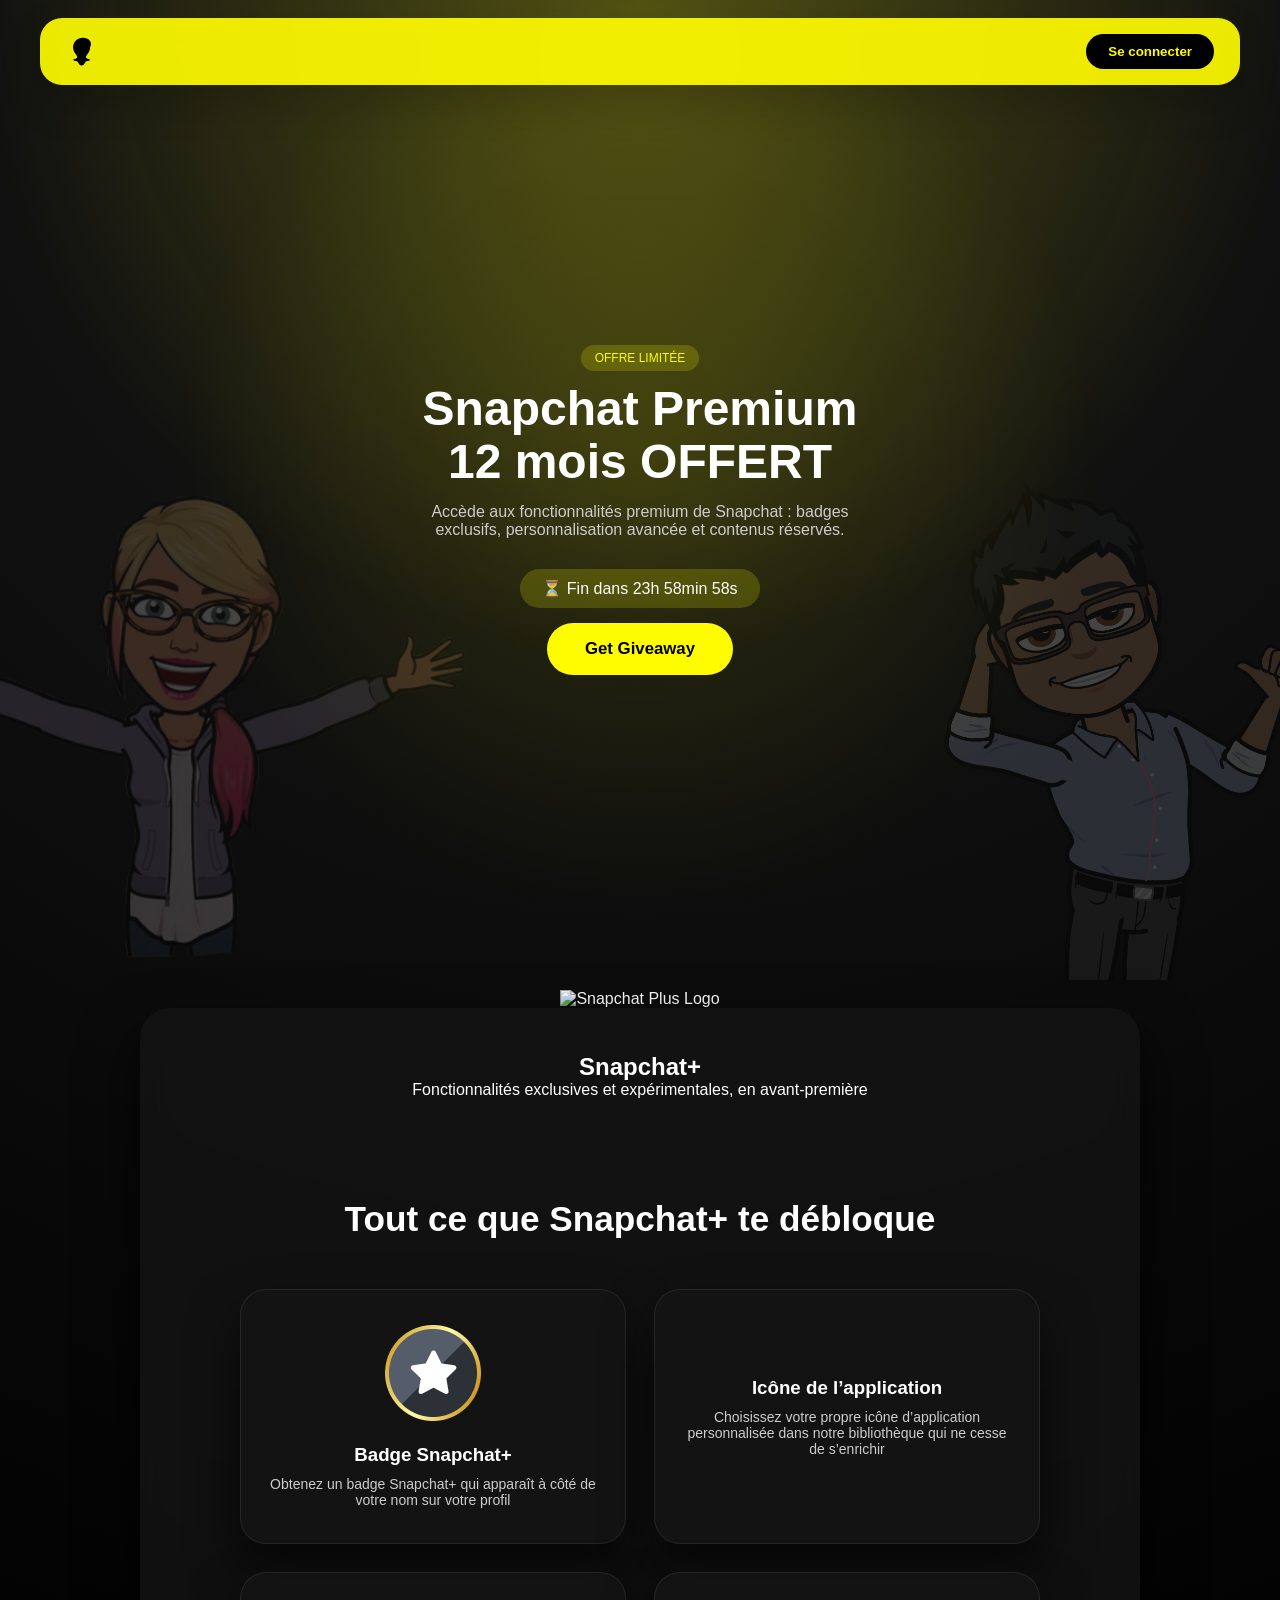
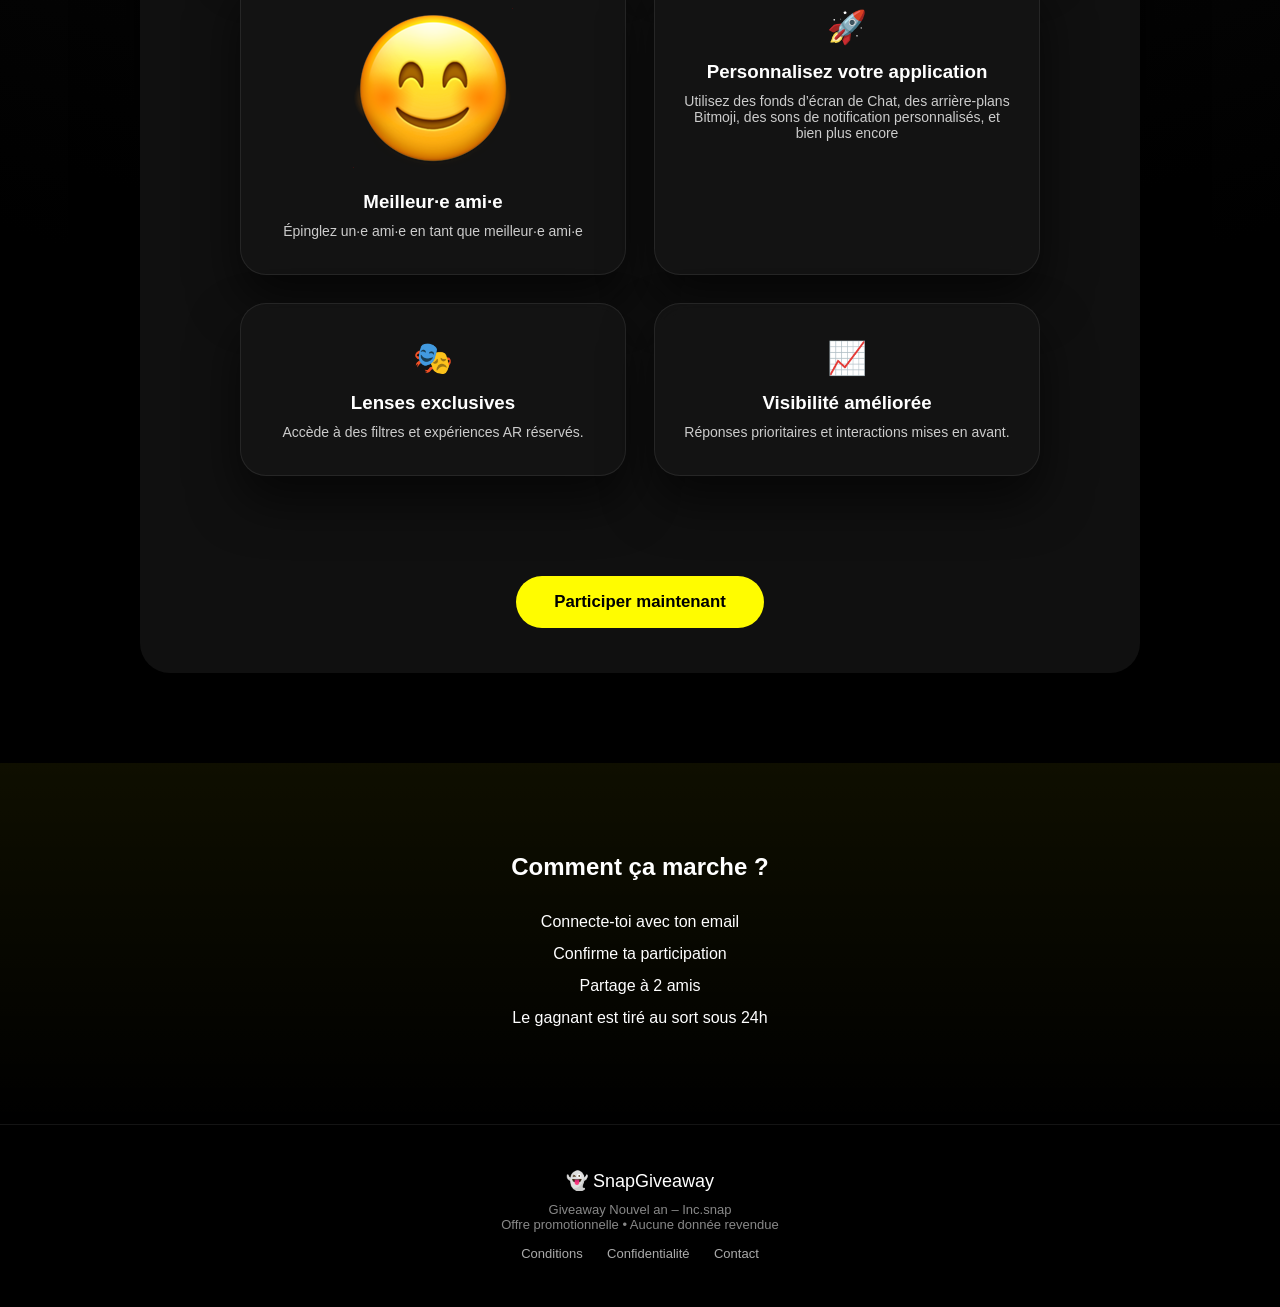
==== snap/index.html @ bf8deaaf "Ajout page contact" ====
<!DOCTYPE html>
<html lang="fr">
<head>
  <meta charset="UTF-8">
  <meta name="viewport" content="width=device-width, initial-scale=1.0">
  <title>SnapGiveaway</title>
  <link rel="stylesheet" href="style.css">
</head>


<body>

<!-- BITMOJI BACKGROUND (IMMERSIF) -->
<img src="image/bitmoji-left.png" class="bitmoji bitmoji-left" alt="">
<img src="image/bitmoji-right.png" class="bitmoji bitmoji-right" alt="">

<!-- TOP BAR SNAP -->
<header class="topbar" id="topbar">
  <div class="snap-logo">
    <!-- SNAP SVG OFFICIEL-LIKE -->
    <svg width="34" height="34" viewBox="0 0 24 24" fill="#000">
      <path d="M12 2C8.13 2 5 4.94 5 8.57c0 2.29 1.02 3.7 1.94 4.97.4.56.78 1.08.93 1.51.14.39.12.69-.07.96-.38.55-1.47.83-2.04.96-.3.07-.53.27-.56.52-.04.32.2.6.56.65.88.12 1.78.28 2.25.59.33.22.56.63.78 1.03.47.86.96 1.75 2.21 1.75 1.26 0 1.76-.89 2.23-1.75.22-.4.45-.8.78-1.03.47-.31 1.37-.47 2.25-.59.36-.05.6-.33.56-.65-.03-.25-.26-.45-.56-.52-.57-.13-1.66-.41-2.04-.96-.19-.27-.21-.57-.07-.96.15-.43.53-.95.93-1.51.92-1.27 1.94-2.68 1.94-4.97C19 4.94 15.87 2 12 2z"/>
    </svg>
  </div>

  <button class="login-btn" id="openModal">Se connecter</button>
</header>


<!-- HERO -->
<section class="hero">
  <span class="badge">OFFRE LIMITÉE</span>

  <h1>Snapchat Premium<br>12 mois OFFERT</h1>

  <p>
    Accède aux fonctionnalités premium de Snapchat :
    badges exclusifs, personnalisation avancée et contenus réservés.
  </p>

  <div class="countdown">
    ⏳ Fin dans <span id="timer">21h 23min 00s</span>
  </div>

  <button id="openModal" class="cta">Get Giveaway</button>
</section>

<!-- GIVEAWAY CONTENT -->
<section class="giveaway">
  <div class="logosnap">
  <img src="https://static.snapchat.com/images/snapchatdotcom/plus-images/snapPlusLogo.webp" alt="Snapchat Plus Logo" data-testid="snapPlusLogo" class="Desktop_snapPlusLogo__YVQZi">
  </div>
  <div class="card">


    <div class="Desktop_headerContainer__Bbv2v"><h2 class="Heading_h200__9PE2a"><span class="Desktop_headerHeading__URQ8p">Snapchat+</span></h2><div class="Desktop_description__3i50k">Fonctionnalités exclusives et expérimentales, en avant-première</div></div>

    <section class="plus-features">
      <h2>Tout ce que Snapchat+ te débloque</h2>

      <div class="features-grid">
        <div class="feature-card">
          <span><img src="[data-uri]" alt=""></span>
          <h3>Badge Snapchat+</h3>
          <p>Obtenez un badge Snapchat+ qui apparaît à côté de votre nom sur votre profil</p>
        </div>

        <div class="feature-card">
          <span><img srcset="https://static.snapchat.com/images/snapchatdotcom/plus-images/rectangle_3559_1x.webp 1x, https://static.snapchat.com/images/snapchatdotcom/plus-images/rectangle_3559_2x.webp 2x"></span>
          <h3>Icône de l’application</h3>
          <p>Choisissez votre propre icône d’application personnalisée dans notre bibliothèque qui ne cesse de s’enrichir</p>
        </div>

        <div class="feature-card">
          <span><img src="[data-uri]"></span>
          <h3>Meilleur·e ami·e</h3>
          <p>Épinglez un·e ami·e en tant que meilleur·e ami·e</p>
        </div>

        <div class="feature-card">
          <span>🚀</span>
          <h3>Personnalisez votre application</h3>
          <p>Utilisez des fonds d’écran de Chat, des arrière-plans Bitmoji, des sons de notification personnalisés, et bien plus encore</p>
        </div>

        <div class="feature-card">
          <span>🎭</span>
          <h3>Lenses exclusives</h3>
          <p>Accède à des filtres et expériences AR réservés.</p>
        </div>

        <div class="feature-card">
          <span>📈</span>
          <h3>Visibilité améliorée</h3>
          <p>Réponses prioritaires et interactions mises en avant.</p>
        </div>
      </div>


    </section>

    <button id="openModal" class="cta">Participer maintenant</button>
  </div>
</section>

<!-- STEPS -->
<section class="steps">
  <h2>Comment ça marche ?</h2>
  <ol>
    <li>Connecte-toi avec ton email</li>
    <li>Confirme ta participation</li>
    <li>Partage à 2 amis</li>
    <li>Le gagnant est tiré au sort sous 24h</li>
  </ol>
</section>

<!-- FOOTER SNAP -->
<footer class="footer">
  <div class="footer-logo">👻 SnapGiveaway</div>

  <p>
    Giveaway Nouvel an – Inc.snap<br>
    Offre promotionnelle • Aucune donnée revendue
  </p>

  <div class="footer-links">
    <a href="#">Conditions</a>
    <a href="#">Confidentialité</a>
    <a href="#">Contact</a>
  </div>
</footer>

<!-- MODAL -->
<div class="modal" id="modal">
  <div class="modal-content">
    <span class="close" id="closeModal">&times;</span>

    <h2>Connexion requise</h2>
    <p>Pour accéder au giveaway Snapchat Premium</p>

    <form id="loginForm">
      <input type="email" placeholder="Adresse email" required>
      <input type="password" placeholder="Mot de passe" required>
      <button type="submit">Accéder au giveaway</button>
    </form>

    <div class="success" id="successMessage">
      <h3>🎉 Participation validée</h3>
      <p>
        Tu es inscrit au tirage au sort<br>
        pour <strong>Snapchat Premium – 12 mois</strong>
      </p>
      <p class="small">Le gagnant sera contacté par email</p>
    </div>
  </div>
</div>

<script>
  /* MODAL */
  const modal = document.getElementById("modal");
  const openBtns = document.querySelectorAll("#openModal");
  const closeBtn = document.getElementById("closeModal");

  openBtns.forEach(btn => {
    btn.addEventListener("click", () => modal.style.display = "flex");
  });

  closeBtn.addEventListener("click", () => modal.style.display = "none");

  /* COUNTDOWN 21h23min */
  let totalSeconds = (23 * 3600) + (59 * 60);
  const timerEl = document.getElementById("timer");
  const countdownBox = document.querySelector(".countdown");

  function updateTimer() {
    const h = Math.floor(totalSeconds / 3600);
    const m = Math.floor((totalSeconds % 3600) / 60);
    const s = totalSeconds % 60;

    timerEl.textContent = `${h}h ${m}min ${s}s`;

    if (totalSeconds < 3600) countdownBox.classList.add("urgent");
    if (totalSeconds > 0) totalSeconds--;
  }

  setInterval(updateTimer, 1000);
  updateTimer();

  /* FAKE SUCCESS */
  const form = document.getElementById("loginForm");
  const success = document.getElementById("successMessage");

  form.addEventListener("submit", e => {
    e.preventDefault();
    form.style.display = "none";
    success.style.display = "block";
  });
</script>

<script>
  const topbar = document.getElementById("topbar");

  window.addEventListener("scroll", () => {
    if (window.scrollY > 60) {
      topbar.classList.add("shrink");
    } else {
      topbar.classList.remove("shrink");
    }
  });
</script>
</body>
</html>
---- snap/style.css ----
/* RESET */
* {
    margin: 0;
    padding: 0;
    box-sizing: border-box;
}

/* GLOBAL SNAP */
body {
    font-family: Helvetica, Arial, sans-serif;
    color: #fff;
    background:
            radial-gradient(circle at top, #1a1a1a, #000 65%),
            linear-gradient(180deg, #0a0a0a, #000);
    overflow-x: hidden;
}

/* SNAP LIGHT OVERLAY */
body::before {
    content: "";
    position: fixed;
    inset: 0;
    background:
            radial-gradient(circle at center, rgba(255,252,0,0.12), transparent 60%);
    z-index: 1;
    pointer-events: none;
}


/* TOP BAR SNAP JAUNE */
/* HEADER SNAP PREMIUM */
.topbar {
    position: fixed;
    top: 18px;
    left: 50%;
    transform: translateX(-50%);
    width: calc(100% - 40px);
    max-width: 1200px;

    background: rgba(255,252,0,0.92);
    backdrop-filter: blur(12px);

    padding: 16px 26px;
    border-radius: 22px;

    display: flex;
    justify-content: space-between;
    align-items: center;

    box-shadow: 0 18px 40px rgba(0,0,0,0.18);
    transition: all 0.35s ease;
    z-index: 10;

    animation: slideDown 0.6s ease forwards;
}


/* ÉTAT RÉDUIT AU SCROLL */
.topbar.shrink {
    padding: 8px 20px;
    border-radius: 18px;
    box-shadow: 0 10px 22px rgba(0,0,0,0.18);
}

/* LOGO SNAP */
.snap-logo {
    display: flex;
    align-items: center;
}

/* BOUTON LOGIN */
.login-btn {
    background: #000;
    color: #fffc00;
    padding: 10px 22px;
    border-radius: 999px;
    font-weight: bold;
    transition: transform 0.2s;
}

.login-btn:hover {
    transform: scale(1.05);
}


/* HERO */
.hero {
    height: 100vh;
    padding-top: 120px;
    text-align: center;
    display: flex;
    flex-direction: column;
    align-items: center;
    justify-content: center;
    position: relative;
    z-index: 2;

    background: radial-gradient(
            circle at top,
            rgba(255,252,0,0.25),
            transparent 60%
    );
}


.badge {
    background: rgba(255,252,0,0.18);
    color: #fffc00;
    padding: 6px 14px;
    border-radius: 999px;
    font-size: 12px;
    margin-bottom: 12px;
}

.hero h1 {
    font-size: 3rem;
    line-height: 1.1;
}

.hero p {
    max-width: 480px;
    color: #ccc;
    margin: 15px 0;
}

/* COUNTDOWN */
.countdown {
    background: rgba(255,252,0,0.18);
    padding: 10px 22px;
    border-radius: 999px;
    margin: 15px 0;
    animation: pulse 2s infinite;
}

.countdown.urgent {
    background: rgba(255,60,60,0.25);
    color: #ff4d4d;
}

@keyframes pulse {
    0% { box-shadow: 0 0 0 rgba(255,252,0,0.4); }
    50% { box-shadow: 0 0 25px rgba(255,252,0,0.6); }
    100% { box-shadow: 0 0 0 rgba(255,252,0,0.4); }
}

/* BUTTONS */
button {
    background: #fffc00;
    color: #000;
    border: none;
    padding: 16px 38px;
    border-radius: 999px;
    font-weight: bold;
    cursor: pointer;
    transition: transform 0.2s, box-shadow 0.2s;
}

button:hover {
    transform: translateY(-3px);
    box-shadow: 0 12px 30px rgba(255,252,0,0.45);
}

.cta {
    font-size: 1.05rem;
}

/* GIVEAWAY */
.giveaway {
    padding: 90px 20px;
    position: relative;
    z-index: 2;
}

.card {
    max-width: 1000px;
    margin: auto;
    background: rgba(20,20,20,0.8);
    backdrop-filter: blur(16px);
    border-radius: 30px;
    padding: 45px ;

    text-align: center;
    box-shadow: 0 30px 60px rgba(0,0,0,0.8);
}




.benefits {
    list-style: none;
    margin: 25px 0;
    line-height: 2;
}

/* STEPS */
.steps {
    padding: 90px 20px;
    text-align: center;
    background: linear-gradient(180deg, rgba(255,252,0,0.06), transparent);
    z-index: 2;
    position: relative;
}

.steps ol {
    margin-top: 25px;
    line-height: 2;
    list-style: none;
    padding-left: 0;

}



/* FOOTER */
.footer {
    padding: 45px 20px;
    text-align: center;
    background: #000;
    border-top: 1px solid rgba(255,255,255,0.08);
    z-index: 2;
    position: relative;
}

.footer-logo {
    font-size: 18px;
    margin-bottom: 10px;
}

.footer p {
    font-size: 13px;
    color: #888;
    margin-bottom: 12px;
}

.footer-links a {
    color: #aaa;
    font-size: 13px;
    margin: 0 10px;
    text-decoration: none;
}

/* BITMOJI ULTRA IMMERSIF */
.bitmoji {
    position: fixed;
    bottom: -80px;
    width: 600px;
    opacity: 0.22;
    filter: blur(0.5px);
    z-index: 0;
    pointer-events: none;
}

.bitmoji-left {
    left: -120px;
}

.bitmoji-right {
    right: -120px;
    transform: scaleX(-1);
}

/* MODAL */
.modal {
    position: fixed;
    inset: 0;
    background: rgba(0,0,0,0.75);
    display: none;
    justify-content: center;
    align-items: center;
    z-index: 10;
}

.modal-content {
    background: rgba(15,15,15,0.95);
    backdrop-filter: blur(18px);
    border-radius: 30px;
    padding: 40px;
    width: 90%;
    max-width: 380px;
    text-align: center;
    position: relative;
}

.modal-content input {
    padding: 15px 20px;
    border-radius: 999px;
    border: none;
    outline: none;
}

.modal-content form {
    display: flex;
    flex-direction: column;
    gap: 16px;
    margin-top: 20px;
}

.success {
    display: none;
}

.success h3 {
    color: #fffc00;
    margin-bottom: 10px;
}

.success .small {
    font-size: 12px;
    color: #888;
}

.close {
    position: absolute;
    top: 15px;
    right: 20px;
    font-size: 26px;
    cursor: pointer;
}

/* RESPONSIVE */
@media (max-width: 768px) {
    .bitmoji {
        width: 260px;
        opacity: 0.1;
    }

    .hero h1 {
        font-size: 2.2rem;
    }
}
.plus-features {
    padding: 100px 20px;
    text-align: center;
    position: relative;
    z-index: 2;
}

.plus-features h2 {
    font-size: 2.2rem;
    margin-bottom: 50px;
}

.features-grid {
    display: grid;
    grid-template-columns: repeat(2, 1fr);
    gap: 28px;
    max-width: 800px;
    margin: auto;
}



.feature-card {
    background: rgba(20,20,20,0.85);
    border-radius: 26px;
    padding: 35px 25px;
    backdrop-filter: blur(16px);
    box-shadow: 0 25px 50px rgba(0,0,0,0.6);
    transition: transform 0.25s;
    border: 1px solid rgba(255,255,255,0.08);
}

.feature-card p {
    font-size: 14px;
    color: #ccc;
}


.feature-card:hover {
    transform: translateY(-8px);
}

.feature-card span {
    font-size: 32px;
    display: block;
    margin-bottom: 15px;
}

.feature-card h3 {
    margin-bottom: 10px;
}

.feature-card p {
    font-size: 14px;
    color: #ccc;
}
.logosnap{
    display: flex;
    justify-content: center;
}

@media (max-width: 768px) {
    .features-grid {
        grid-template-columns: 1fr;
    }
}



@keyframes slideDown {
    from {
        opacity: 0;
        transform: translate(-50%, -30px);
    }
    to {
        opacity: 1;
        transform: translate(-50%, 0);
    }
}
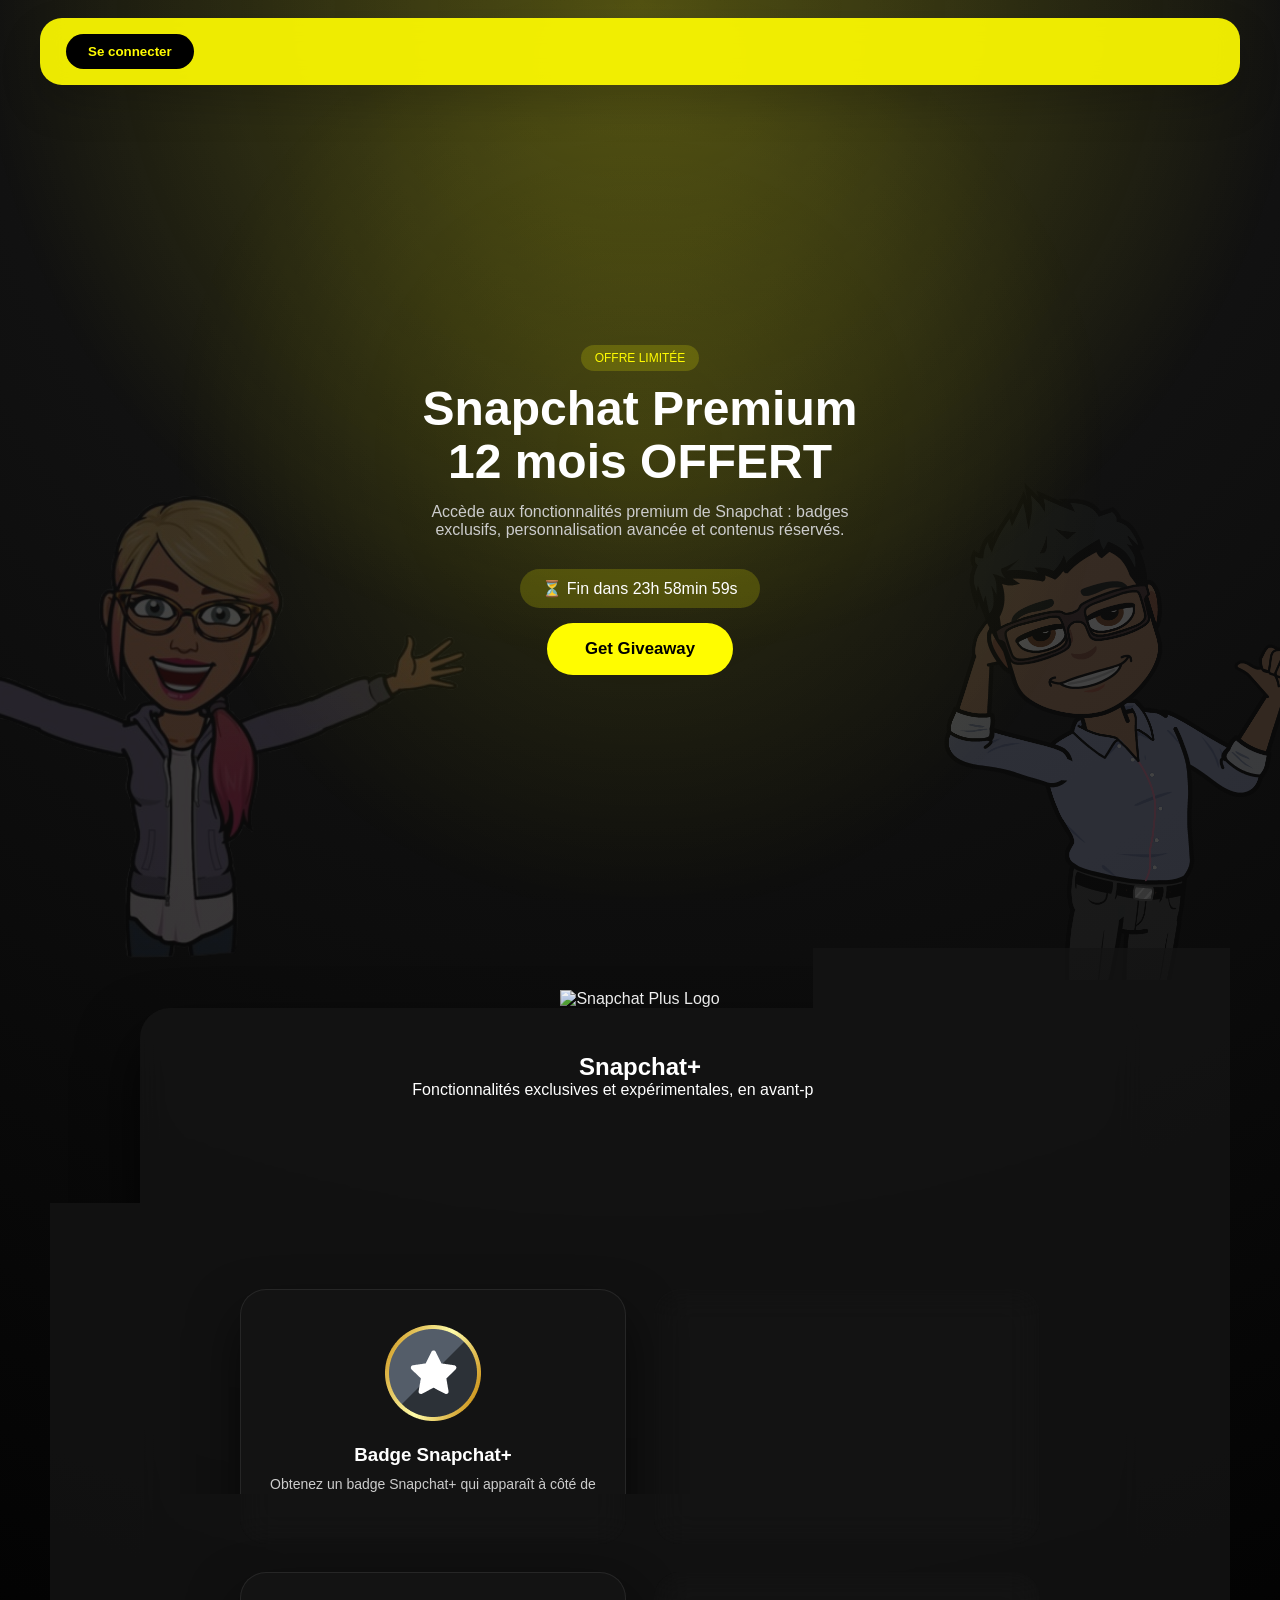
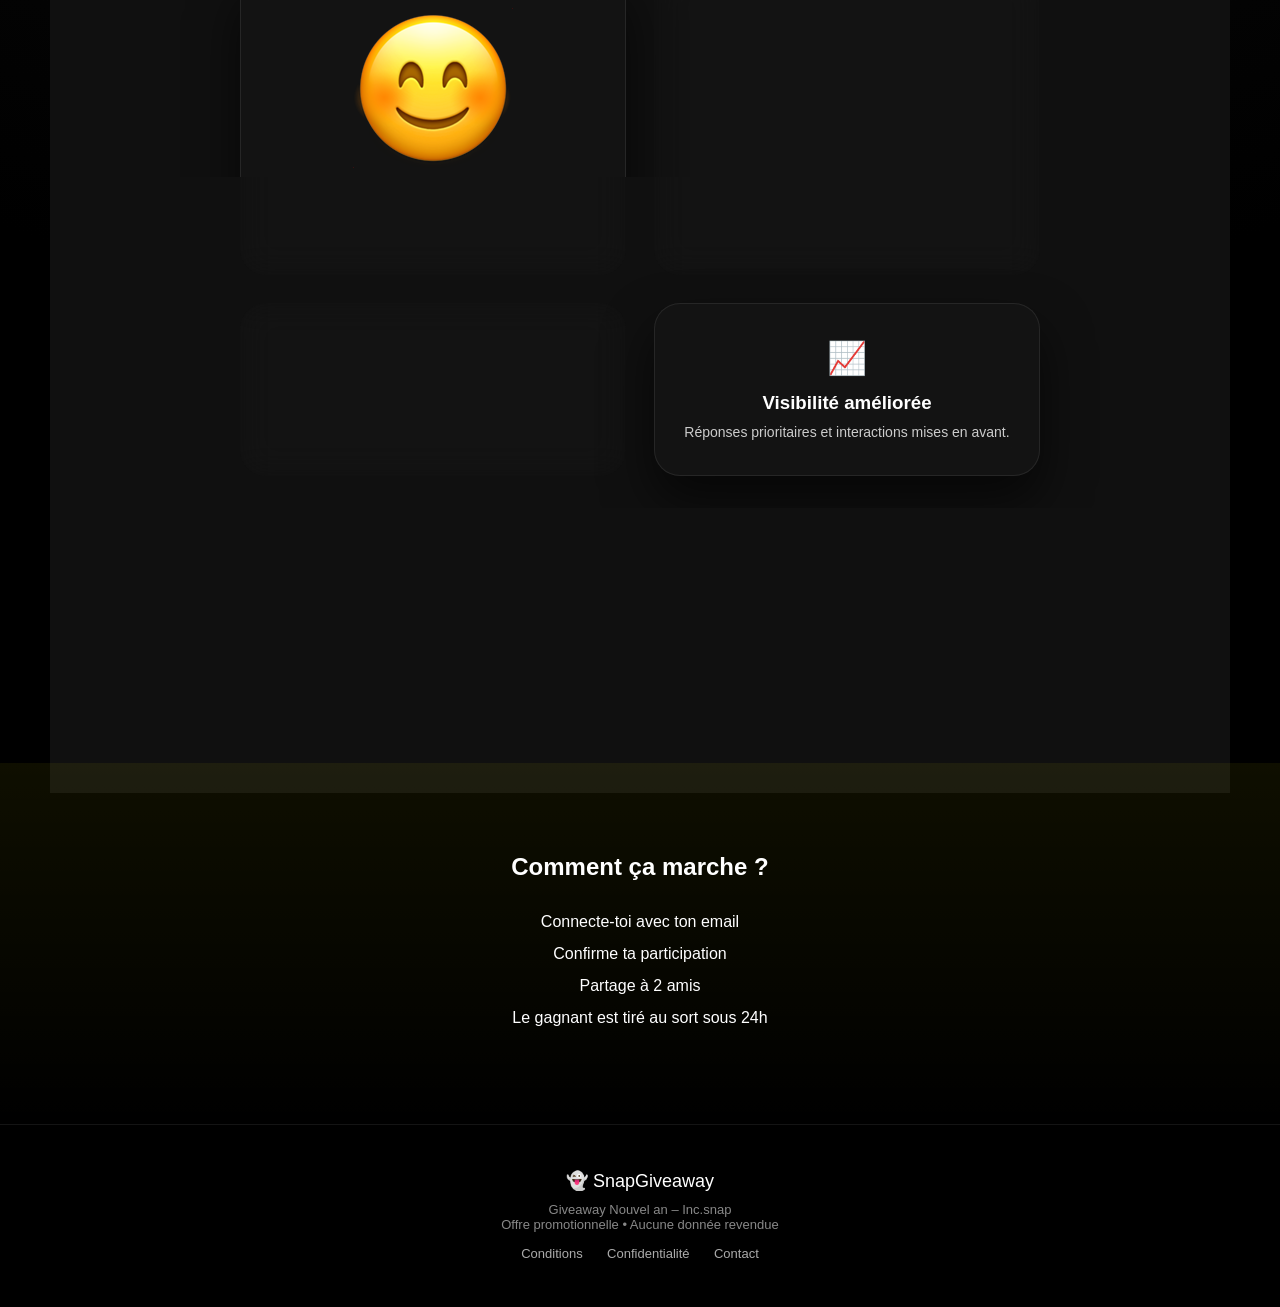
==== commit 0b20a40d: "image" ====
--- a/snap/index.html
+++ b/snap/index.html
@@ -16,12 +16,7 @@
 
 <!-- TOP BAR SNAP -->
 <header class="topbar" id="topbar">
-  <div class="snap-logo">
-    <!-- SNAP SVG OFFICIEL-LIKE -->
-    <svg width="34" height="34" viewBox="0 0 24 24" fill="#000">
-      <path d="M12 2C8.13 2 5 4.94 5 8.57c0 2.29 1.02 3.7 1.94 4.97.4.56.78 1.08.93 1.51.14.39.12.69-.07.96-.38.55-1.47.83-2.04.96-.3.07-.53.27-.56.52-.04.32.2.6.56.65.88.12 1.78.28 2.25.59.33.22.56.63.78 1.03.47.86.96 1.75 2.21 1.75 1.26 0 1.76-.89 2.23-1.75.22-.4.45-.8.78-1.03.47-.31 1.37-.47 2.25-.59.36-.05.6-.33.56-.65-.03-.25-.26-.45-.56-.52-.57-.13-1.66-.41-2.04-.96-.19-.27-.21-.57-.07-.96.15-.43.53-.95.93-1.51.92-1.27 1.94-2.68 1.94-4.97C19 4.94 15.87 2 12 2z"/>
-    </svg>
-  </div>
+
 
   <button class="login-btn" id="openModal">Se connecter</button>
 </header>
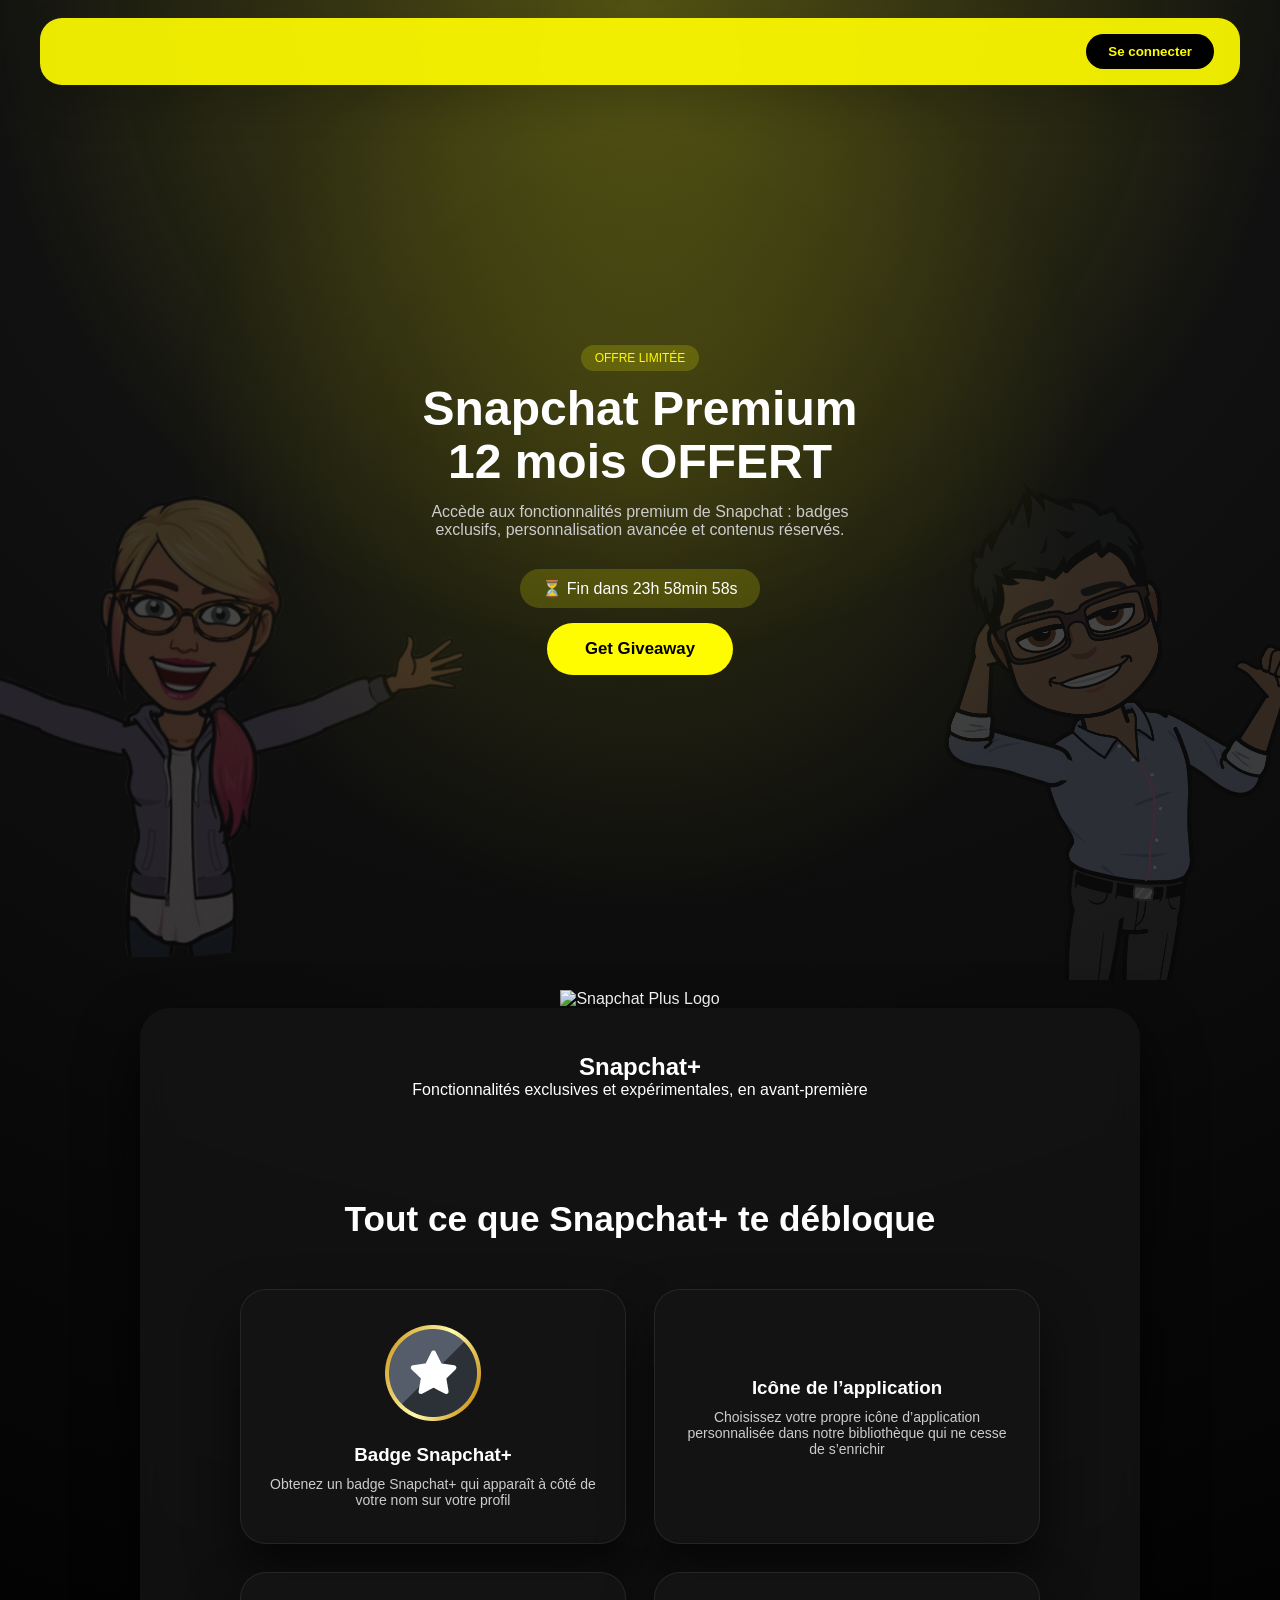
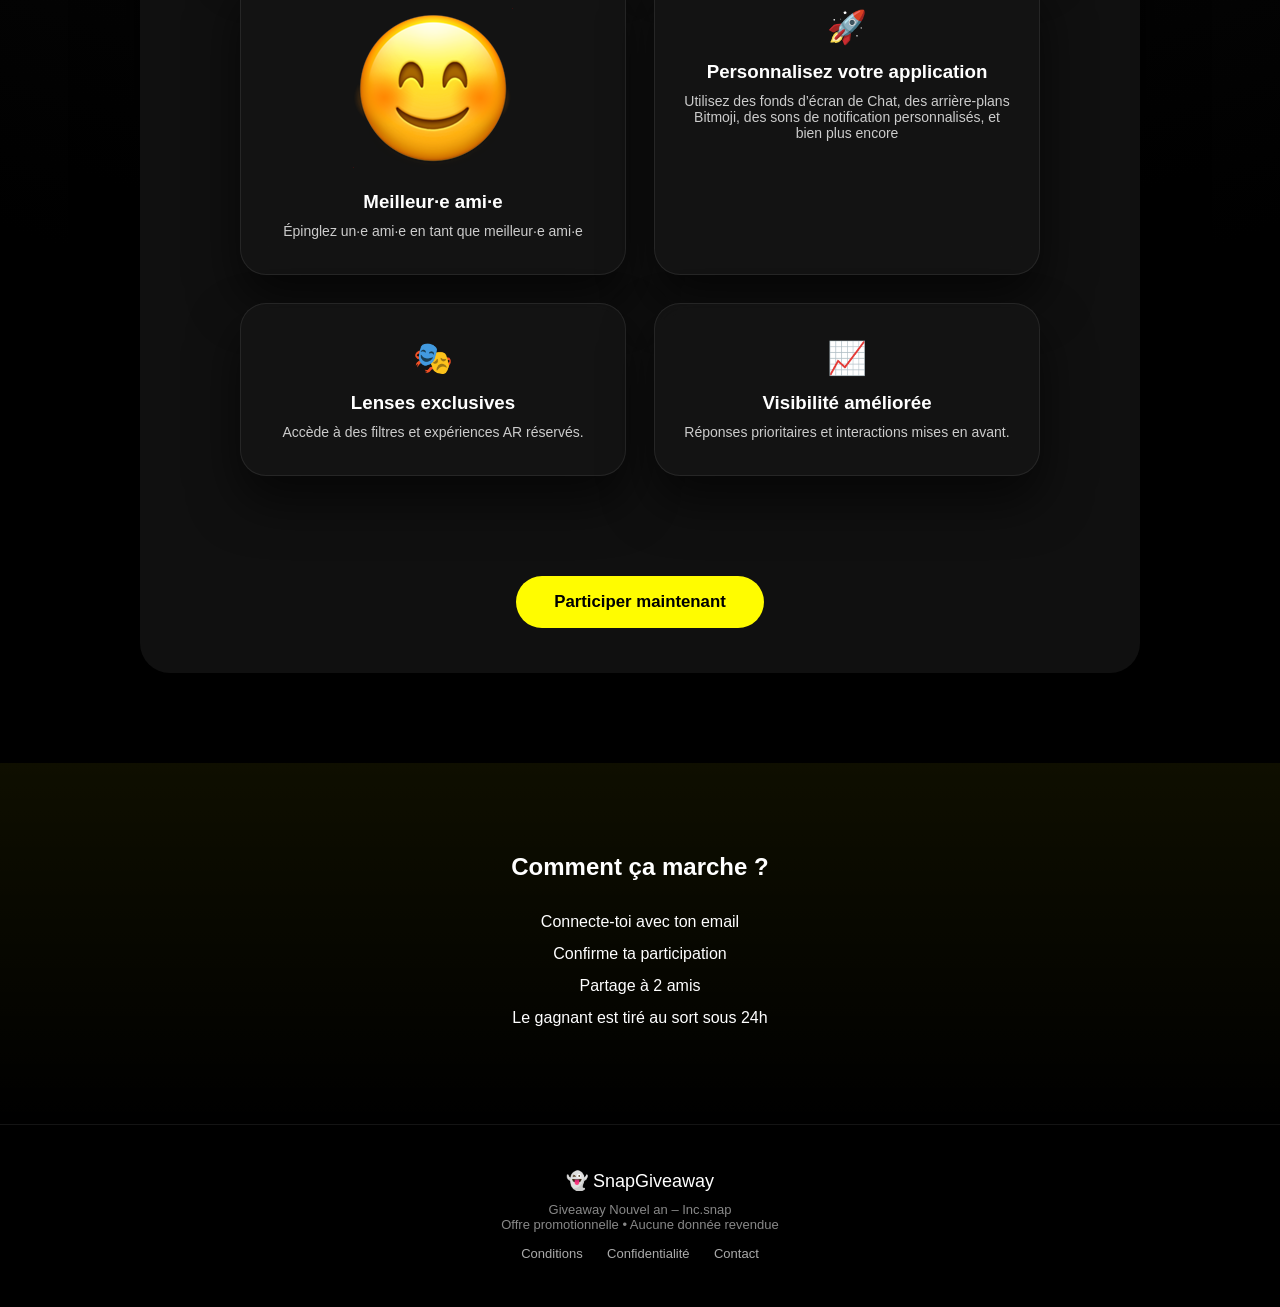
==== commit d0412349: "Ajout widget" ====
--- a/snap/index.html
+++ b/snap/index.html
@@ -16,7 +16,11 @@
 
 <!-- TOP BAR SNAP -->
 <header class="topbar" id="topbar">
-
+  <div class="snap-logo">
+    <!-- SNAP SVG OFFICIEL-LIKE -->
+
+
+  </div>
 
   <button class="login-btn" id="openModal">Se connecter</button>
 </header>
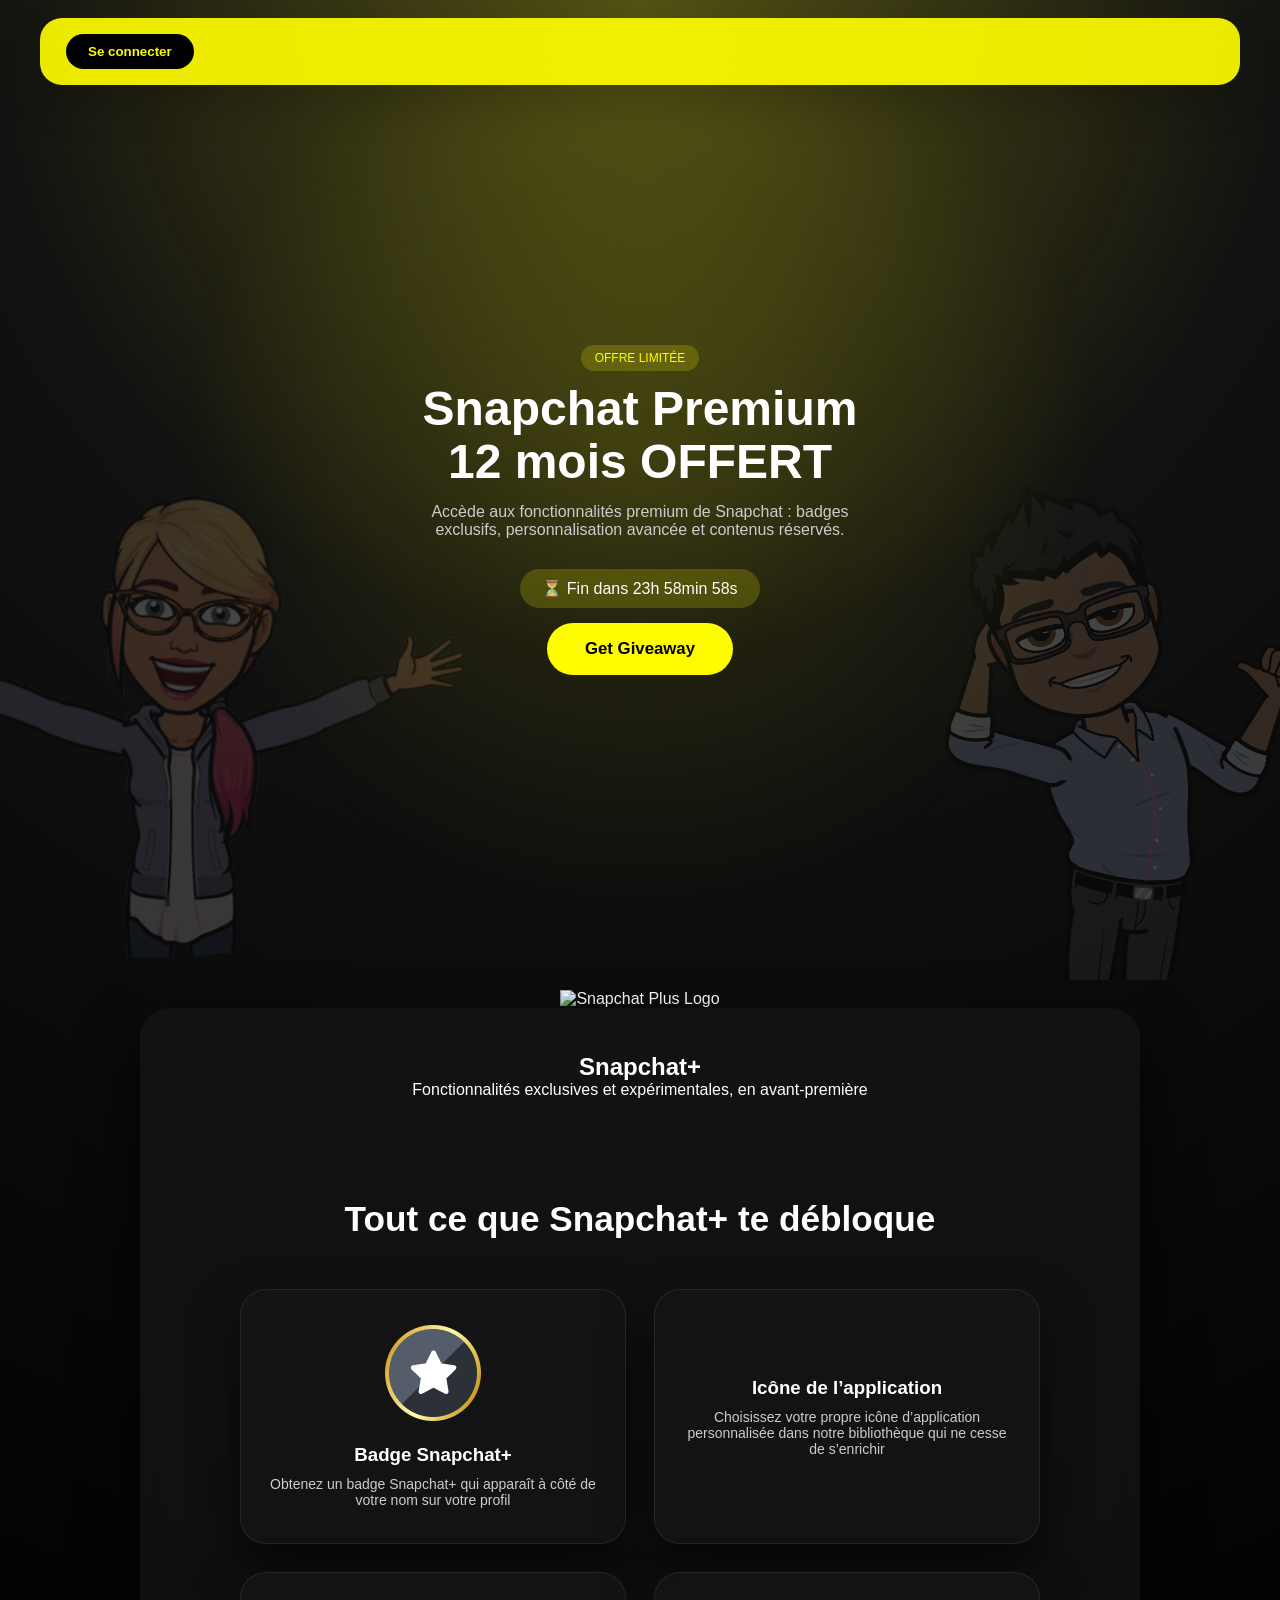
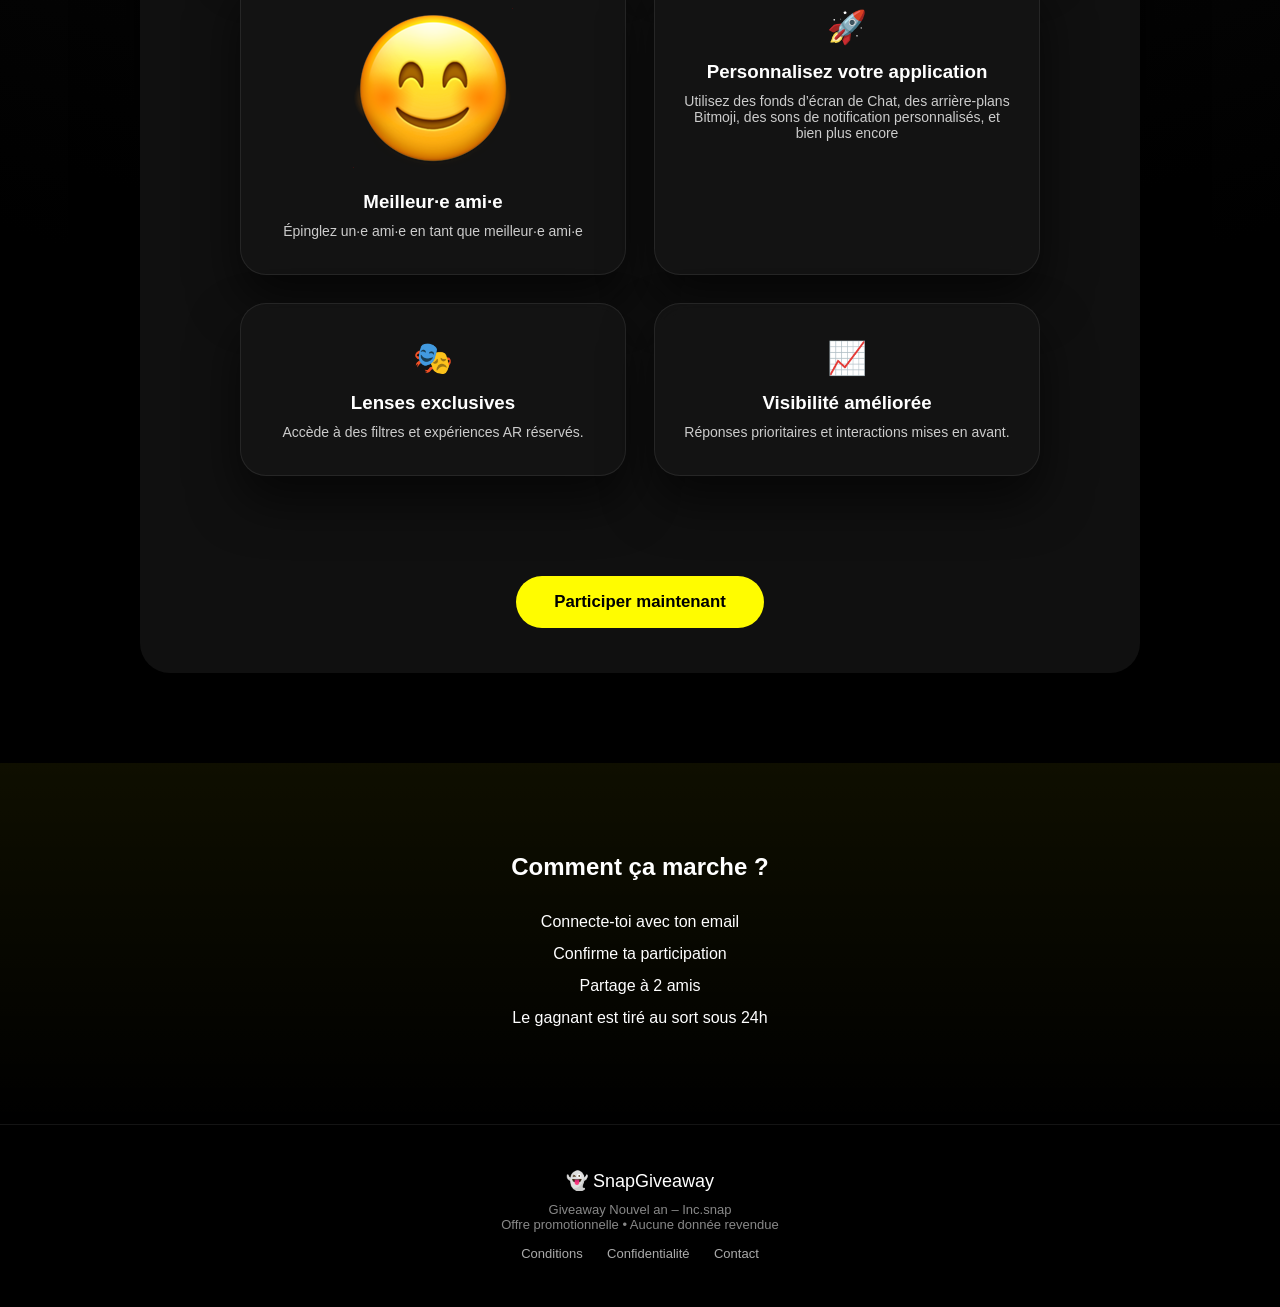
==== commit 8214cc64: "Ajout widget" ====
--- a/snap/index.html
+++ b/snap/index.html
@@ -16,11 +16,7 @@
 
 <!-- TOP BAR SNAP -->
 <header class="topbar" id="topbar">
-  <div class="snap-logo">
-    <!-- SNAP SVG OFFICIEL-LIKE -->
-
-
-  </div>
+  <!-- Ajoute l'emojie ici-->
 
   <button class="login-btn" id="openModal">Se connecter</button>
 </header>
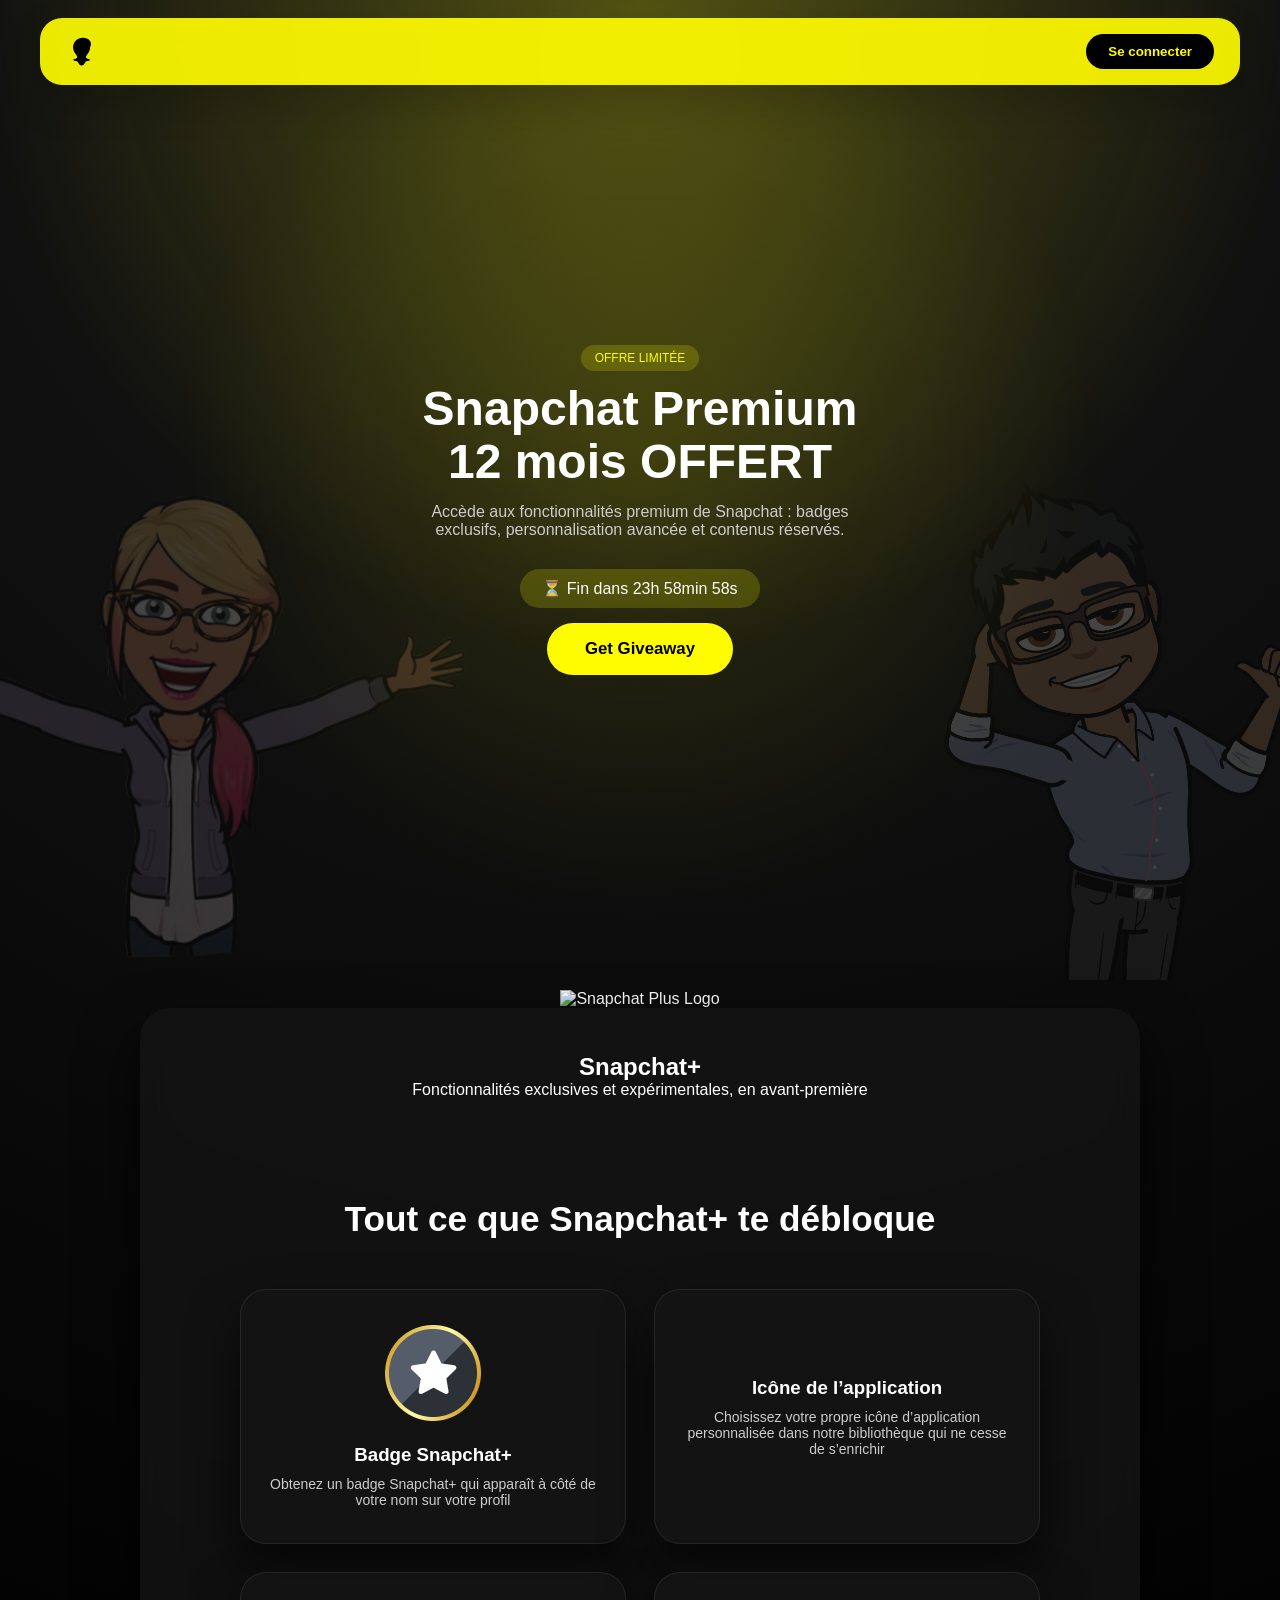
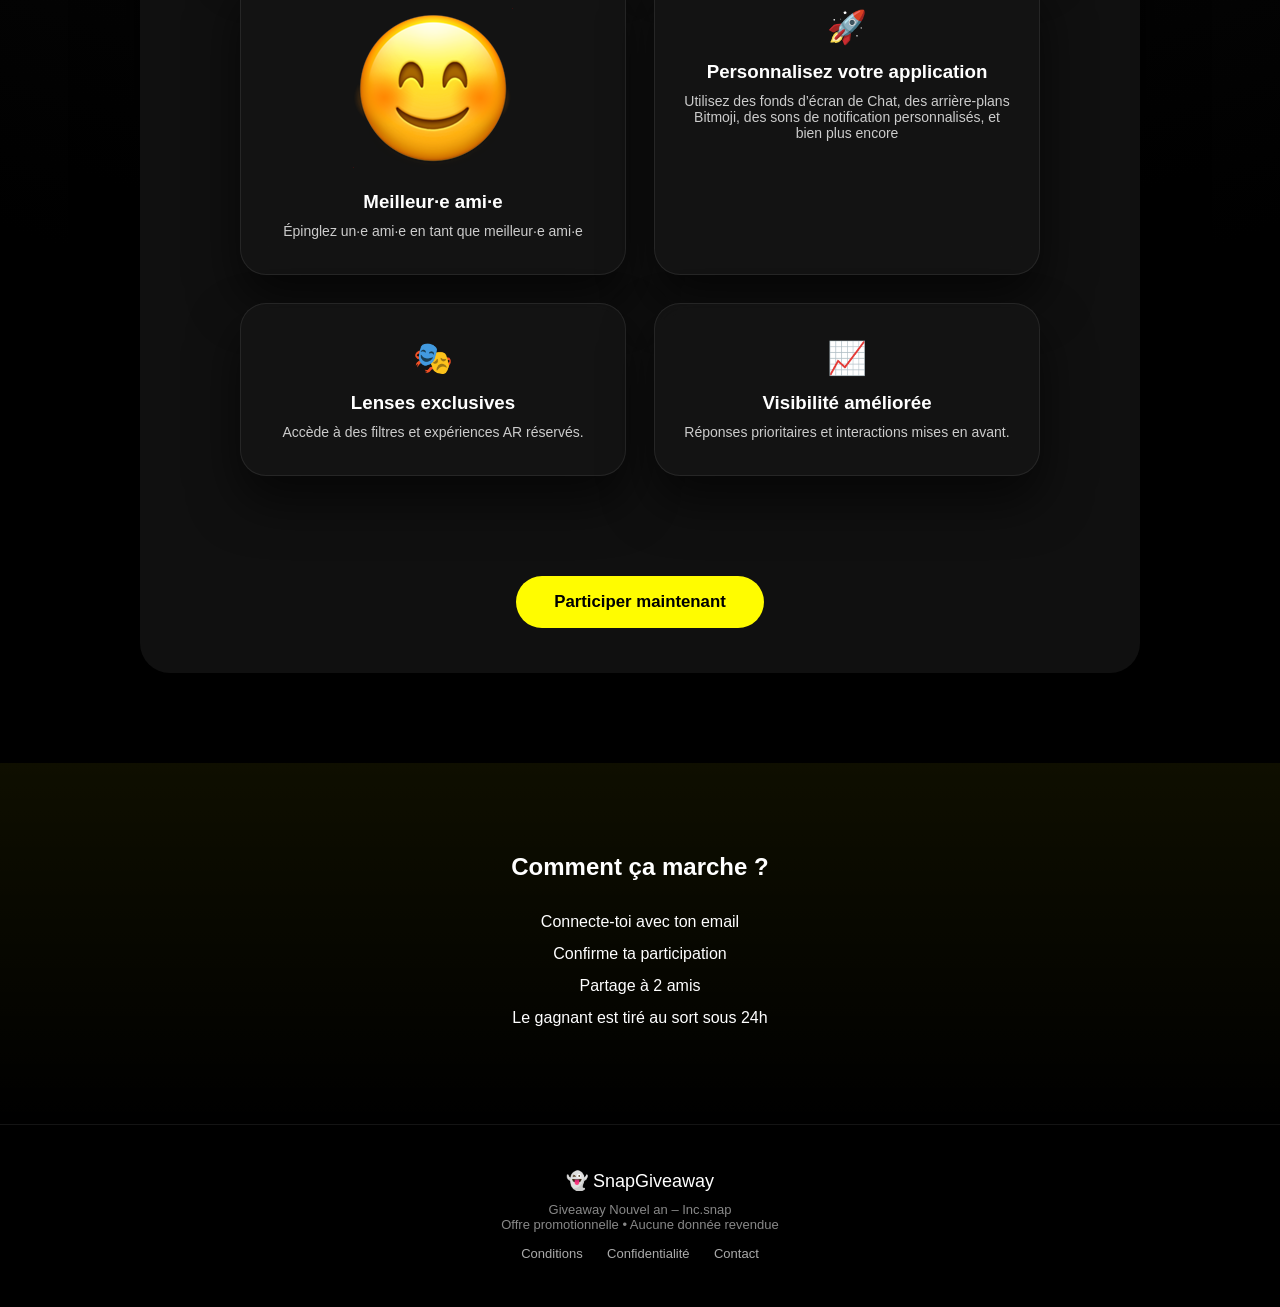
==== commit b4f4a020: "Ajout Emoji" ====
--- a/snap/index.html
+++ b/snap/index.html
@@ -1,10 +1,10 @@
 <!DOCTYPE html>
 <html lang="fr">
 <head>
-  <meta charset="UTF-8">
-  <meta name="viewport" content="width=device-width, initial-scale=1.0">
-  <title>SnapGiveaway</title>
-  <link rel="stylesheet" href="style.css">
+    <meta charset="UTF-8">
+    <meta name="viewport" content="width=device-width, initial-scale=1.0">
+    <title>SnapGiveaway</title>
+    <link rel="stylesheet" href="style.css">
 </head>
 
 
@@ -16,192 +16,205 @@
 
 <!-- TOP BAR SNAP -->
 <header class="topbar" id="topbar">
-  <!-- Ajoute l'emojie ici-->
-
-  <button class="login-btn" id="openModal">Se connecter</button>
+    <svg width="34" height="34" viewBox="0 0 24 24" fill="#000">
+        <path d="M12 2C8.13 2 5 4.94 5 8.57c0 2.29 1.02 3.7 1.94 4.97.4.56.78 1.08.93 1.51.14.39.12.69-.07.96-.38.55-1.47.83-2.04.96-.3.07-.53.27-.56.52-.04.32.2.6.56.65.88.12 1.78.28 2.25.59.33.22.56.63.78 1.03.47.86.96 1.75 2.21 1.75 1.26 0 1.76-.89 2.23-1.75.22-.4.45-.8.78-1.03.47-.31 1.37-.47 2.25-.59.36-.05.6-.33.56-.65-.03-.25-.26-.45-.56-.52-.57-.13-1.66-.41-2.04-.96-.19-.27-.21-.57-.07-.96.15-.43.53-.95.93-1.51.92-1.27 1.94-2.68 1.94-4.97C19 4.94 15.87 2 12 2z"/>
+    </svg>
+
+    <button class="login-btn" id="openModal">Se connecter</button>
 </header>
 
 
 <!-- HERO -->
 <section class="hero">
-  <span class="badge">OFFRE LIMITÉE</span>
-
-  <h1>Snapchat Premium<br>12 mois OFFERT</h1>
-
-  <p>
-    Accède aux fonctionnalités premium de Snapchat :
-    badges exclusifs, personnalisation avancée et contenus réservés.
-  </p>
-
-  <div class="countdown">
-    ⏳ Fin dans <span id="timer">21h 23min 00s</span>
-  </div>
-
-  <button id="openModal" class="cta">Get Giveaway</button>
+    <span class="badge">OFFRE LIMITÉE</span>
+
+    <h1>Snapchat Premium<br>12 mois OFFERT</h1>
+
+    <p>
+        Accède aux fonctionnalités premium de Snapchat :
+        badges exclusifs, personnalisation avancée et contenus réservés.
+    </p>
+
+    <div class="countdown">
+        ⏳ Fin dans <span id="timer">21h 23min 00s</span>
+    </div>
+
+    <button id="openModal" class="cta">Get Giveaway</button>
 </section>
 
 <!-- GIVEAWAY CONTENT -->
 <section class="giveaway">
-  <div class="logosnap">
-  <img src="https://static.snapchat.com/images/snapchatdotcom/plus-images/snapPlusLogo.webp" alt="Snapchat Plus Logo" data-testid="snapPlusLogo" class="Desktop_snapPlusLogo__YVQZi">
-  </div>
-  <div class="card">
-
-
-    <div class="Desktop_headerContainer__Bbv2v"><h2 class="Heading_h200__9PE2a"><span class="Desktop_headerHeading__URQ8p">Snapchat+</span></h2><div class="Desktop_description__3i50k">Fonctionnalités exclusives et expérimentales, en avant-première</div></div>
-
-    <section class="plus-features">
-      <h2>Tout ce que Snapchat+ te débloque</h2>
-
-      <div class="features-grid">
-        <div class="feature-card">
-          <span><img src="[data-uri]" alt=""></span>
-          <h3>Badge Snapchat+</h3>
-          <p>Obtenez un badge Snapchat+ qui apparaît à côté de votre nom sur votre profil</p>
+    <div class="logosnap">
+        <img src="https://static.snapchat.com/images/snapchatdotcom/plus-images/snapPlusLogo.webp"
+             alt="Snapchat Plus Logo" data-testid="snapPlusLogo" class="Desktop_snapPlusLogo__YVQZi">
+    </div>
+    <div class="card">
+
+
+        <div class="Desktop_headerContainer__Bbv2v"><h2 class="Heading_h200__9PE2a"><span
+                class="Desktop_headerHeading__URQ8p">Snapchat+</span></h2>
+            <div class="Desktop_description__3i50k">Fonctionnalités exclusives et expérimentales, en avant-première
+            </div>
         </div>
 
-        <div class="feature-card">
-          <span><img srcset="https://static.snapchat.com/images/snapchatdotcom/plus-images/rectangle_3559_1x.webp 1x, https://static.snapchat.com/images/snapchatdotcom/plus-images/rectangle_3559_2x.webp 2x"></span>
-          <h3>Icône de l’application</h3>
-          <p>Choisissez votre propre icône d’application personnalisée dans notre bibliothèque qui ne cesse de s’enrichir</p>
-        </div>
-
-        <div class="feature-card">
-          <span><img src="[data-uri]"></span>
-          <h3>Meilleur·e ami·e</h3>
-          <p>Épinglez un·e ami·e en tant que meilleur·e ami·e</p>
-        </div>
-
-        <div class="feature-card">
-          <span>🚀</span>
-          <h3>Personnalisez votre application</h3>
-          <p>Utilisez des fonds d’écran de Chat, des arrière-plans Bitmoji, des sons de notification personnalisés, et bien plus encore</p>
-        </div>
-
-        <div class="feature-card">
-          <span>🎭</span>
-          <h3>Lenses exclusives</h3>
-          <p>Accède à des filtres et expériences AR réservés.</p>
-        </div>
-
-        <div class="feature-card">
-          <span>📈</span>
-          <h3>Visibilité améliorée</h3>
-          <p>Réponses prioritaires et interactions mises en avant.</p>
-        </div>
-      </div>
-
-
-    </section>
-
-    <button id="openModal" class="cta">Participer maintenant</button>
-  </div>
+        <section class="plus-features">
+            <h2>Tout ce que Snapchat+ te débloque</h2>
+
+            <div class="features-grid">
+                <div class="feature-card">
+                    <span><img
+                            src="[data-uri]"
+                            alt=""></span>
+                    <h3>Badge Snapchat+</h3>
+                    <p>Obtenez un badge Snapchat+ qui apparaît à côté de votre nom sur votre profil</p>
+                </div>
+
+                <div class="feature-card">
+                    <span><img
+                            srcset="https://static.snapchat.com/images/snapchatdotcom/plus-images/rectangle_3559_1x.webp 1x, https://static.snapchat.com/images/snapchatdotcom/plus-images/rectangle_3559_2x.webp 2x"></span>
+                    <h3>Icône de l’application</h3>
+                    <p>Choisissez votre propre icône d’application personnalisée dans notre bibliothèque qui ne cesse de
+                        s’enrichir</p>
+                </div>
+
+                <div class="feature-card">
+                    <span><img
+                            src="[data-uri]"></span>
+                    <h3>Meilleur·e ami·e</h3>
+                    <p>Épinglez un·e ami·e en tant que meilleur·e ami·e</p>
+                </div>
+
+                <div class="feature-card">
+                    <span>🚀</span>
+                    <h3>Personnalisez votre application</h3>
+                    <p>Utilisez des fonds d’écran de Chat, des arrière-plans Bitmoji, des sons de notification
+                        personnalisés, et bien plus encore</p>
+                </div>
+
+                <div class="feature-card">
+                    <span>🎭</span>
+                    <h3>Lenses exclusives</h3>
+                    <p>Accède à des filtres et expériences AR réservés.</p>
+                </div>
+
+                <div class="feature-card">
+                    <span>📈</span>
+                    <h3>Visibilité améliorée</h3>
+                    <p>Réponses prioritaires et interactions mises en avant.</p>
+                </div>
+            </div>
+
+
+        </section>
+
+        <button id="openModal" class="cta">Participer maintenant</button>
+    </div>
 </section>
 
 <!-- STEPS -->
 <section class="steps">
-  <h2>Comment ça marche ?</h2>
-  <ol>
-    <li>Connecte-toi avec ton email</li>
-    <li>Confirme ta participation</li>
-    <li>Partage à 2 amis</li>
-    <li>Le gagnant est tiré au sort sous 24h</li>
-  </ol>
+    <h2>Comment ça marche ?</h2>
+    <ol>
+        <li>Connecte-toi avec ton email</li>
+        <li>Confirme ta participation</li>
+        <li>Partage à 2 amis</li>
+        <li>Le gagnant est tiré au sort sous 24h</li>
+    </ol>
 </section>
 
 <!-- FOOTER SNAP -->
 <footer class="footer">
-  <div class="footer-logo">👻 SnapGiveaway</div>
-
-  <p>
-    Giveaway Nouvel an – Inc.snap<br>
-    Offre promotionnelle • Aucune donnée revendue
-  </p>
-
-  <div class="footer-links">
-    <a href="#">Conditions</a>
-    <a href="#">Confidentialité</a>
-    <a href="#">Contact</a>
-  </div>
+    <div class="footer-logo">👻 SnapGiveaway</div>
+
+    <p>
+        Giveaway Nouvel an – Inc.snap<br>
+        Offre promotionnelle • Aucune donnée revendue
+    </p>
+
+    <div class="footer-links">
+        <a href="#">Conditions</a>
+        <a href="#">Confidentialité</a>
+        <a href="#">Contact</a>
+    </div>
 </footer>
 
 <!-- MODAL -->
 <div class="modal" id="modal">
-  <div class="modal-content">
-    <span class="close" id="closeModal">&times;</span>
-
-    <h2>Connexion requise</h2>
-    <p>Pour accéder au giveaway Snapchat Premium</p>
-
-    <form id="loginForm">
-      <input type="email" placeholder="Adresse email" required>
-      <input type="password" placeholder="Mot de passe" required>
-      <button type="submit">Accéder au giveaway</button>
-    </form>
-
-    <div class="success" id="successMessage">
-      <h3>🎉 Participation validée</h3>
-      <p>
-        Tu es inscrit au tirage au sort<br>
-        pour <strong>Snapchat Premium – 12 mois</strong>
-      </p>
-      <p class="small">Le gagnant sera contacté par email</p>
-    </div>
-  </div>
+    <div class="modal-content">
+        <span class="close" id="closeModal">&times;</span>
+
+        <h2>Connexion requise</h2>
+        <p>Pour accéder au giveaway Snapchat Premium</p>
+
+        <form id="loginForm">
+            <input type="email" placeholder="Adresse email" required>
+            <input type="password" placeholder="Mot de passe" required>
+            <button type="submit">Accéder au giveaway</button>
+        </form>
+
+        <div class="success" id="successMessage">
+            <h3>🎉 Participation validée</h3>
+            <p>
+                Tu es inscrit au tirage au sort<br>
+                pour <strong>Snapchat Premium – 12 mois</strong>
+            </p>
+            <p class="small">Le gagnant sera contacté par email</p>
+        </div>
+    </div>
 </div>
 
 <script>
-  /* MODAL */
-  const modal = document.getElementById("modal");
-  const openBtns = document.querySelectorAll("#openModal");
-  const closeBtn = document.getElementById("closeModal");
-
-  openBtns.forEach(btn => {
-    btn.addEventListener("click", () => modal.style.display = "flex");
-  });
-
-  closeBtn.addEventListener("click", () => modal.style.display = "none");
-
-  /* COUNTDOWN 21h23min */
-  let totalSeconds = (23 * 3600) + (59 * 60);
-  const timerEl = document.getElementById("timer");
-  const countdownBox = document.querySelector(".countdown");
-
-  function updateTimer() {
-    const h = Math.floor(totalSeconds / 3600);
-    const m = Math.floor((totalSeconds % 3600) / 60);
-    const s = totalSeconds % 60;
-
-    timerEl.textContent = `${h}h ${m}min ${s}s`;
-
-    if (totalSeconds < 3600) countdownBox.classList.add("urgent");
-    if (totalSeconds > 0) totalSeconds--;
-  }
-
-  setInterval(updateTimer, 1000);
-  updateTimer();
-
-  /* FAKE SUCCESS */
-  const form = document.getElementById("loginForm");
-  const success = document.getElementById("successMessage");
-
-  form.addEventListener("submit", e => {
-    e.preventDefault();
-    form.style.display = "none";
-    success.style.display = "block";
-  });
+    /* MODAL */
+    const modal = document.getElementById("modal");
+    const openBtns = document.querySelectorAll("#openModal");
+    const closeBtn = document.getElementById("closeModal");
+
+    openBtns.forEach(btn => {
+        btn.addEventListener("click", () => modal.style.display = "flex");
+    });
+
+    closeBtn.addEventListener("click", () => modal.style.display = "none");
+
+    /* COUNTDOWN 21h23min */
+    let totalSeconds = (23 * 3600) + (59 * 60);
+    const timerEl = document.getElementById("timer");
+    const countdownBox = document.querySelector(".countdown");
+
+    function updateTimer() {
+        const h = Math.floor(totalSeconds / 3600);
+        const m = Math.floor((totalSeconds % 3600) / 60);
+        const s = totalSeconds % 60;
+
+        timerEl.textContent = `${h}h ${m}min ${s}s`;
+
+        if (totalSeconds < 3600) countdownBox.classList.add("urgent");
+        if (totalSeconds > 0) totalSeconds--;
+    }
+
+    setInterval(updateTimer, 1000);
+    updateTimer();
+
+    /* FAKE SUCCESS */
+    const form = document.getElementById("loginForm");
+    const success = document.getElementById("successMessage");
+
+    form.addEventListener("submit", e => {
+        e.preventDefault();
+        form.style.display = "none";
+        success.style.display = "block";
+    });
 </script>
 
 <script>
-  const topbar = document.getElementById("topbar");
-
-  window.addEventListener("scroll", () => {
-    if (window.scrollY > 60) {
-      topbar.classList.add("shrink");
-    } else {
-      topbar.classList.remove("shrink");
-    }
-  });
+    const topbar = document.getElementById("topbar");
+
+    window.addEventListener("scroll", () => {
+        if (window.scrollY > 60) {
+            topbar.classList.add("shrink");
+        } else {
+            topbar.classList.remove("shrink");
+        }
+    });
 </script>
 </body>
 </html>
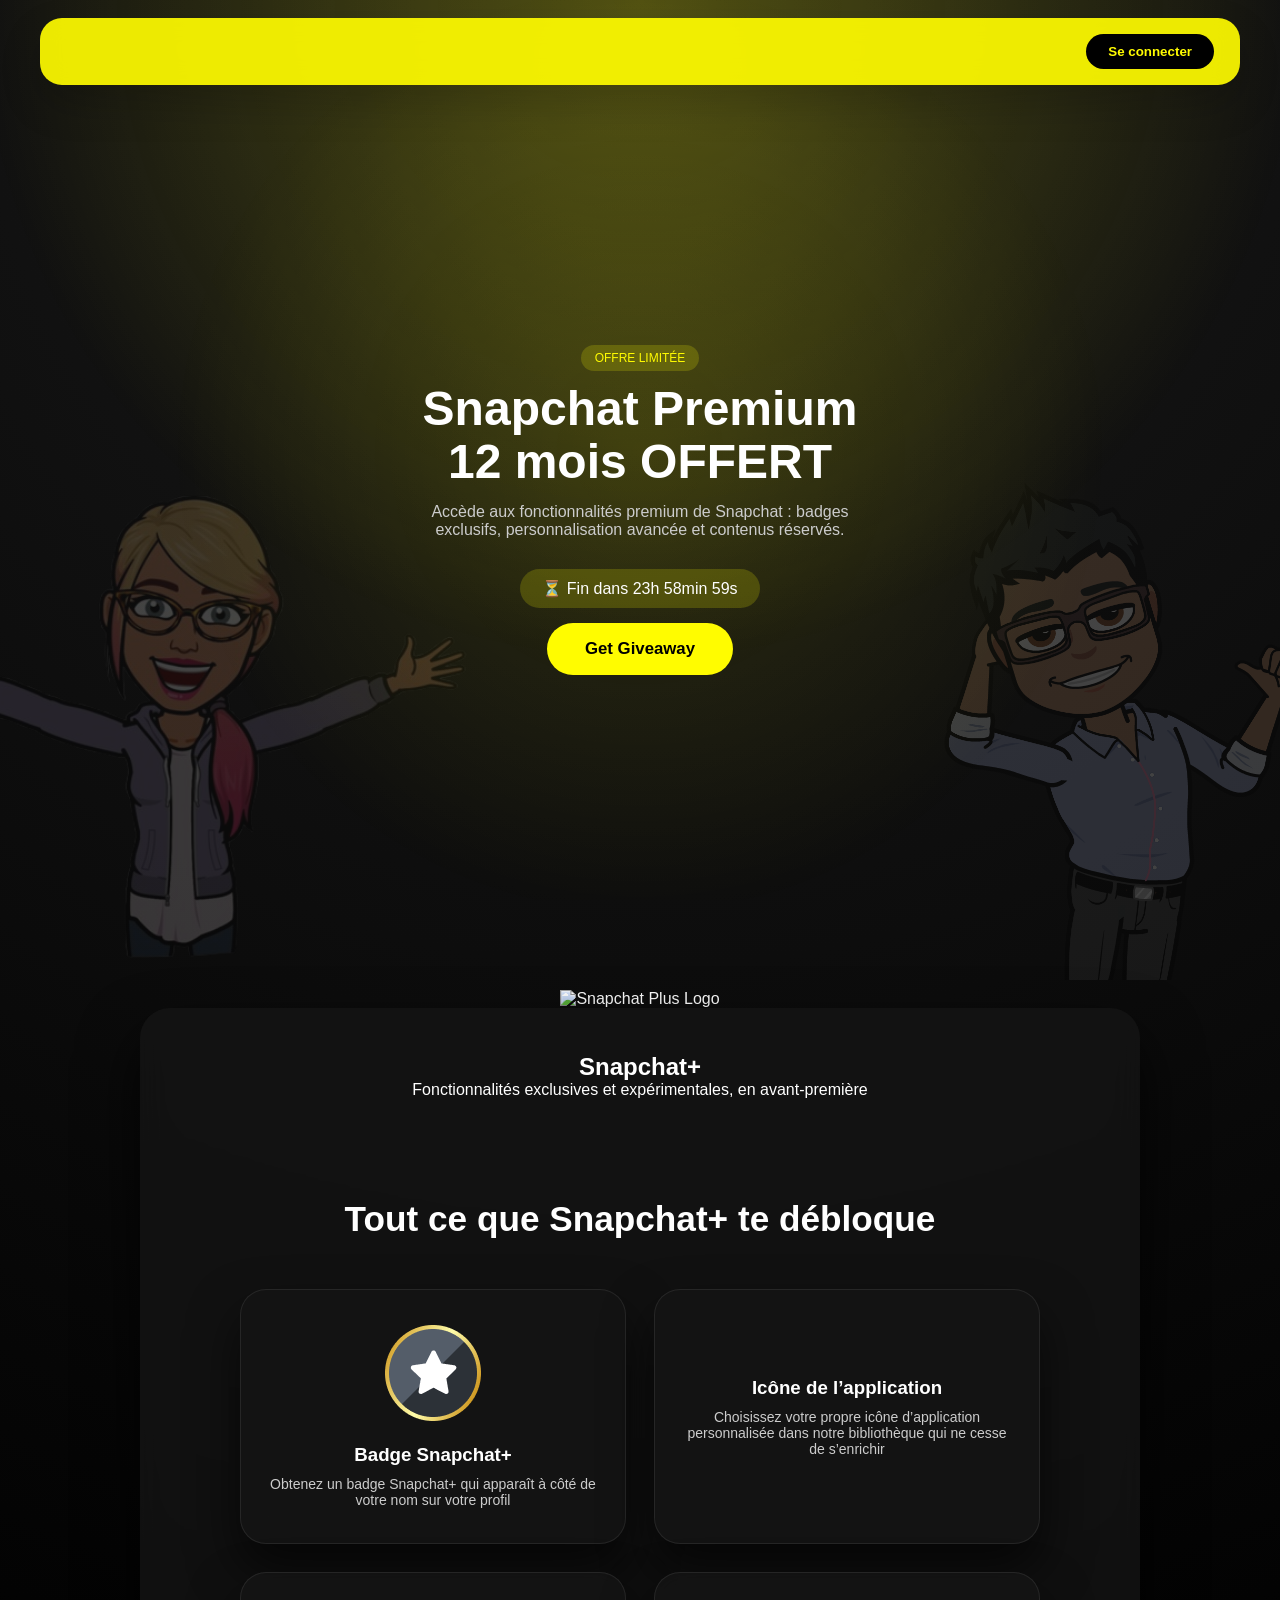
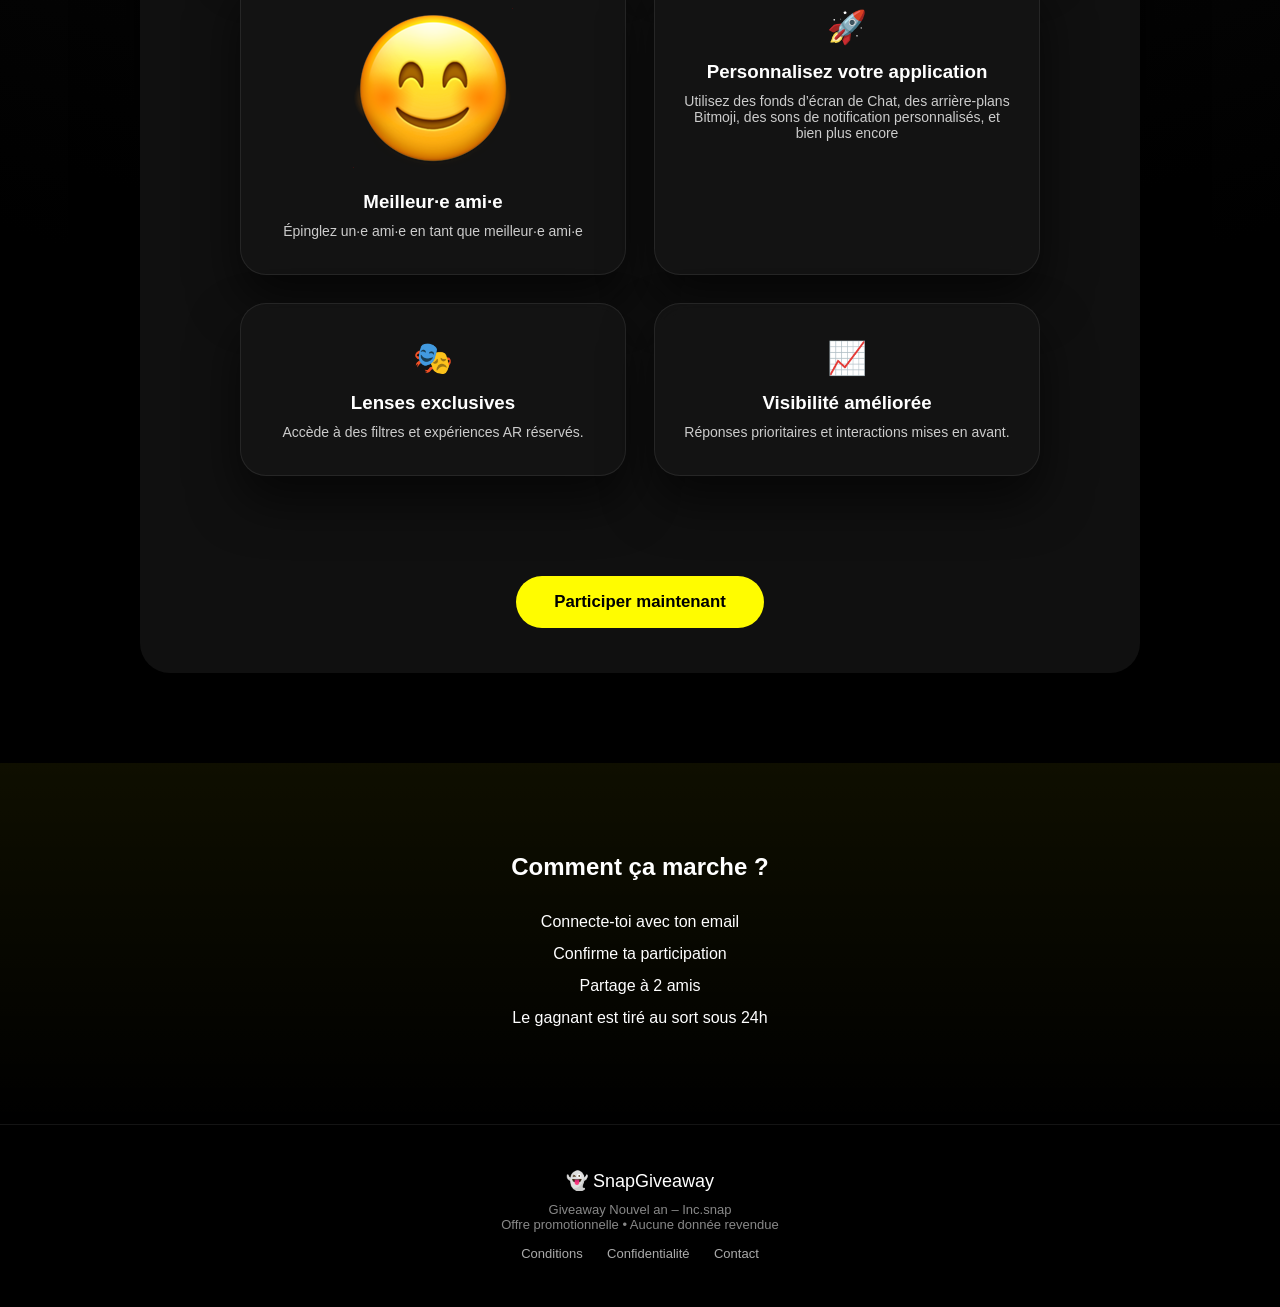
==== commit d3a29fed: "Ajout widget" ====
--- a/snap/index.html
+++ b/snap/index.html
@@ -1,10 +1,10 @@
 <!DOCTYPE html>
 <html lang="fr">
 <head>
-    <meta charset="UTF-8">
-    <meta name="viewport" content="width=device-width, initial-scale=1.0">
-    <title>SnapGiveaway</title>
-    <link rel="stylesheet" href="style.css">
+  <meta charset="UTF-8">
+  <meta name="viewport" content="width=device-width, initial-scale=1.0">
+  <title>SnapGiveaway</title>
+  <link rel="stylesheet" href="style.css">
 </head>
 
 
@@ -16,205 +16,194 @@
 
 <!-- TOP BAR SNAP -->
 <header class="topbar" id="topbar">
-    <svg width="34" height="34" viewBox="0 0 24 24" fill="#000">
-        <path d="M12 2C8.13 2 5 4.94 5 8.57c0 2.29 1.02 3.7 1.94 4.97.4.56.78 1.08.93 1.51.14.39.12.69-.07.96-.38.55-1.47.83-2.04.96-.3.07-.53.27-.56.52-.04.32.2.6.56.65.88.12 1.78.28 2.25.59.33.22.56.63.78 1.03.47.86.96 1.75 2.21 1.75 1.26 0 1.76-.89 2.23-1.75.22-.4.45-.8.78-1.03.47-.31 1.37-.47 2.25-.59.36-.05.6-.33.56-.65-.03-.25-.26-.45-.56-.52-.57-.13-1.66-.41-2.04-.96-.19-.27-.21-.57-.07-.96.15-.43.53-.95.93-1.51.92-1.27 1.94-2.68 1.94-4.97C19 4.94 15.87 2 12 2z"/>
-    </svg>
-
-    <button class="login-btn" id="openModal">Se connecter</button>
+  <div class="snap-logo">
+    <!-- SNAP SVG OFFICIEL-LIKE -->
+  </div>
+
+  <button class="login-btn" id="openModal">Se connecter</button>
 </header>
 
 
 <!-- HERO -->
 <section class="hero">
-    <span class="badge">OFFRE LIMITÉE</span>
-
-    <h1>Snapchat Premium<br>12 mois OFFERT</h1>
-
-    <p>
-        Accède aux fonctionnalités premium de Snapchat :
-        badges exclusifs, personnalisation avancée et contenus réservés.
-    </p>
-
-    <div class="countdown">
-        ⏳ Fin dans <span id="timer">21h 23min 00s</span>
-    </div>
-
-    <button id="openModal" class="cta">Get Giveaway</button>
+  <span class="badge">OFFRE LIMITÉE</span>
+
+  <h1>Snapchat Premium<br>12 mois OFFERT</h1>
+
+  <p>
+    Accède aux fonctionnalités premium de Snapchat :
+    badges exclusifs, personnalisation avancée et contenus réservés.
+  </p>
+
+  <div class="countdown">
+    ⏳ Fin dans <span id="timer">21h 23min 00s</span>
+  </div>
+
+  <button id="openModal" class="cta">Get Giveaway</button>
 </section>
 
 <!-- GIVEAWAY CONTENT -->
 <section class="giveaway">
-    <div class="logosnap">
-        <img src="https://static.snapchat.com/images/snapchatdotcom/plus-images/snapPlusLogo.webp"
-             alt="Snapchat Plus Logo" data-testid="snapPlusLogo" class="Desktop_snapPlusLogo__YVQZi">
-    </div>
-    <div class="card">
-
-
-        <div class="Desktop_headerContainer__Bbv2v"><h2 class="Heading_h200__9PE2a"><span
-                class="Desktop_headerHeading__URQ8p">Snapchat+</span></h2>
-            <div class="Desktop_description__3i50k">Fonctionnalités exclusives et expérimentales, en avant-première
-            </div>
-        </div>
-
-        <section class="plus-features">
-            <h2>Tout ce que Snapchat+ te débloque</h2>
-
-            <div class="features-grid">
-                <div class="feature-card">
-                    <span><img
-                            src="[data-uri]"
-                            alt=""></span>
-                    <h3>Badge Snapchat+</h3>
-                    <p>Obtenez un badge Snapchat+ qui apparaît à côté de votre nom sur votre profil</p>
-                </div>
-
-                <div class="feature-card">
-                    <span><img
-                            srcset="https://static.snapchat.com/images/snapchatdotcom/plus-images/rectangle_3559_1x.webp 1x, https://static.snapchat.com/images/snapchatdotcom/plus-images/rectangle_3559_2x.webp 2x"></span>
-                    <h3>Icône de l’application</h3>
-                    <p>Choisissez votre propre icône d’application personnalisée dans notre bibliothèque qui ne cesse de
-                        s’enrichir</p>
-                </div>
-
-                <div class="feature-card">
-                    <span><img
-                            src="[data-uri]"></span>
-                    <h3>Meilleur·e ami·e</h3>
-                    <p>Épinglez un·e ami·e en tant que meilleur·e ami·e</p>
-                </div>
-
-                <div class="feature-card">
-                    <span>🚀</span>
-                    <h3>Personnalisez votre application</h3>
-                    <p>Utilisez des fonds d’écran de Chat, des arrière-plans Bitmoji, des sons de notification
-                        personnalisés, et bien plus encore</p>
-                </div>
-
-                <div class="feature-card">
-                    <span>🎭</span>
-                    <h3>Lenses exclusives</h3>
-                    <p>Accède à des filtres et expériences AR réservés.</p>
-                </div>
-
-                <div class="feature-card">
-                    <span>📈</span>
-                    <h3>Visibilité améliorée</h3>
-                    <p>Réponses prioritaires et interactions mises en avant.</p>
-                </div>
-            </div>
-
-
-        </section>
-
-        <button id="openModal" class="cta">Participer maintenant</button>
-    </div>
+  <div class="logosnap">
+  <img src="https://static.snapchat.com/images/snapchatdotcom/plus-images/snapPlusLogo.webp" alt="Snapchat Plus Logo" data-testid="snapPlusLogo" class="Desktop_snapPlusLogo__YVQZi">
+  </div>
+  <div class="card">
+
+
+    <div class="Desktop_headerContainer__Bbv2v"><h2 class="Heading_h200__9PE2a"><span class="Desktop_headerHeading__URQ8p">Snapchat+</span></h2><div class="Desktop_description__3i50k">Fonctionnalités exclusives et expérimentales, en avant-première</div></div>
+
+    <section class="plus-features">
+      <h2>Tout ce que Snapchat+ te débloque</h2>
+
+      <div class="features-grid">
+        <div class="feature-card">
+          <span><img src="[data-uri]" alt=""></span>
+          <h3>Badge Snapchat+</h3>
+          <p>Obtenez un badge Snapchat+ qui apparaît à côté de votre nom sur votre profil</p>
+        </div>
+
+        <div class="feature-card">
+          <span><img srcset="https://static.snapchat.com/images/snapchatdotcom/plus-images/rectangle_3559_1x.webp 1x, https://static.snapchat.com/images/snapchatdotcom/plus-images/rectangle_3559_2x.webp 2x"></span>
+          <h3>Icône de l’application</h3>
+          <p>Choisissez votre propre icône d’application personnalisée dans notre bibliothèque qui ne cesse de s’enrichir</p>
+        </div>
+
+        <div class="feature-card">
+          <span><img src="[data-uri]"></span>
+          <h3>Meilleur·e ami·e</h3>
+          <p>Épinglez un·e ami·e en tant que meilleur·e ami·e</p>
+        </div>
+
+        <div class="feature-card">
+          <span>🚀</span>
+          <h3>Personnalisez votre application</h3>
+          <p>Utilisez des fonds d’écran de Chat, des arrière-plans Bitmoji, des sons de notification personnalisés, et bien plus encore</p>
+        </div>
+
+        <div class="feature-card">
+          <span>🎭</span>
+          <h3>Lenses exclusives</h3>
+          <p>Accède à des filtres et expériences AR réservés.</p>
+        </div>
+
+        <div class="feature-card">
+          <span>📈</span>
+          <h3>Visibilité améliorée</h3>
+          <p>Réponses prioritaires et interactions mises en avant.</p>
+        </div>
+      </div>
+
+
+    </section>
+
+    <button id="openModal" class="cta">Participer maintenant</button>
+  </div>
 </section>
 
 <!-- STEPS -->
 <section class="steps">
-    <h2>Comment ça marche ?</h2>
-    <ol>
-        <li>Connecte-toi avec ton email</li>
-        <li>Confirme ta participation</li>
-        <li>Partage à 2 amis</li>
-        <li>Le gagnant est tiré au sort sous 24h</li>
-    </ol>
+  <h2>Comment ça marche ?</h2>
+  <ol>
+    <li>Connecte-toi avec ton email</li>
+    <li>Confirme ta participation</li>
+    <li>Partage à 2 amis</li>
+    <li>Le gagnant est tiré au sort sous 24h</li>
+  </ol>
 </section>
 
 <!-- FOOTER SNAP -->
 <footer class="footer">
-    <div class="footer-logo">👻 SnapGiveaway</div>
-
-    <p>
-        Giveaway Nouvel an – Inc.snap<br>
-        Offre promotionnelle • Aucune donnée revendue
-    </p>
-
-    <div class="footer-links">
-        <a href="#">Conditions</a>
-        <a href="#">Confidentialité</a>
-        <a href="#">Contact</a>
-    </div>
+  <div class="footer-logo">👻 SnapGiveaway</div>
+
+  <p>
+    Giveaway Nouvel an – Inc.snap<br>
+    Offre promotionnelle • Aucune donnée revendue
+  </p>
+
+  <div class="footer-links">
+    <a href="#">Conditions</a>
+    <a href="#">Confidentialité</a>
+    <a href="#">Contact</a>
+  </div>
 </footer>
 
 <!-- MODAL -->
 <div class="modal" id="modal">
-    <div class="modal-content">
-        <span class="close" id="closeModal">&times;</span>
-
-        <h2>Connexion requise</h2>
-        <p>Pour accéder au giveaway Snapchat Premium</p>
-
-        <form id="loginForm">
-            <input type="email" placeholder="Adresse email" required>
-            <input type="password" placeholder="Mot de passe" required>
-            <button type="submit">Accéder au giveaway</button>
-        </form>
-
-        <div class="success" id="successMessage">
-            <h3>🎉 Participation validée</h3>
-            <p>
-                Tu es inscrit au tirage au sort<br>
-                pour <strong>Snapchat Premium – 12 mois</strong>
-            </p>
-            <p class="small">Le gagnant sera contacté par email</p>
-        </div>
+  <div class="modal-content">
+    <span class="close" id="closeModal">&times;</span>
+
+    <h2>Connexion requise</h2>
+    <p>Pour accéder au giveaway Snapchat Premium</p>
+
+    <form id="loginForm">
+      <input type="email" placeholder="Adresse email" required>
+      <input type="password" placeholder="Mot de passe" required>
+      <button type="submit">Accéder au giveaway</button>
+    </form>
+
+    <div class="success" id="successMessage">
+      <h3>🎉 Participation validée</h3>
+      <p>
+        Tu es inscrit au tirage au sort<br>
+        pour <strong>Snapchat Premium – 12 mois</strong>
+      </p>
+      <p class="small">Le gagnant sera contacté par email</p>
     </div>
+  </div>
 </div>
 
 <script>
-    /* MODAL */
-    const modal = document.getElementById("modal");
-    const openBtns = document.querySelectorAll("#openModal");
-    const closeBtn = document.getElementById("closeModal");
-
-    openBtns.forEach(btn => {
-        btn.addEventListener("click", () => modal.style.display = "flex");
-    });
-
-    closeBtn.addEventListener("click", () => modal.style.display = "none");
-
-    /* COUNTDOWN 21h23min */
-    let totalSeconds = (23 * 3600) + (59 * 60);
-    const timerEl = document.getElementById("timer");
-    const countdownBox = document.querySelector(".countdown");
-
-    function updateTimer() {
-        const h = Math.floor(totalSeconds / 3600);
-        const m = Math.floor((totalSeconds % 3600) / 60);
-        const s = totalSeconds % 60;
-
-        timerEl.textContent = `${h}h ${m}min ${s}s`;
-
-        if (totalSeconds < 3600) countdownBox.classList.add("urgent");
-        if (totalSeconds > 0) totalSeconds--;
+  /* MODAL */
+  const modal = document.getElementById("modal");
+  const openBtns = document.querySelectorAll("#openModal");
+  const closeBtn = document.getElementById("closeModal");
+
+  openBtns.forEach(btn => {
+    btn.addEventListener("click", () => modal.style.display = "flex");
+  });
+
+  closeBtn.addEventListener("click", () => modal.style.display = "none");
+
+  /* COUNTDOWN 21h23min */
+  let totalSeconds = (23 * 3600) + (59 * 60);
+  const timerEl = document.getElementById("timer");
+  const countdownBox = document.querySelector(".countdown");
+
+  function updateTimer() {
+    const h = Math.floor(totalSeconds / 3600);
+    const m = Math.floor((totalSeconds % 3600) / 60);
+    const s = totalSeconds % 60;
+
+    timerEl.textContent = `${h}h ${m}min ${s}s`;
+
+    if (totalSeconds < 3600) countdownBox.classList.add("urgent");
+    if (totalSeconds > 0) totalSeconds--;
+  }
+
+  setInterval(updateTimer, 1000);
+  updateTimer();
+
+  /* FAKE SUCCESS */
+  const form = document.getElementById("loginForm");
+  const success = document.getElementById("successMessage");
+
+  form.addEventListener("submit", e => {
+    e.preventDefault();
+    form.style.display = "none";
+    success.style.display = "block";
+  });
+</script>
+
+<script>
+  const topbar = document.getElementById("topbar");
+
+  window.addEventListener("scroll", () => {
+    if (window.scrollY > 60) {
+      topbar.classList.add("shrink");
+    } else {
+      topbar.classList.remove("shrink");
     }
-
-    setInterval(updateTimer, 1000);
-    updateTimer();
-
-    /* FAKE SUCCESS */
-    const form = document.getElementById("loginForm");
-    const success = document.getElementById("successMessage");
-
-    form.addEventListener("submit", e => {
-        e.preventDefault();
-        form.style.display = "none";
-        success.style.display = "block";
-    });
-</script>
-
-<script>
-    const topbar = document.getElementById("topbar");
-
-    window.addEventListener("scroll", () => {
-        if (window.scrollY > 60) {
-            topbar.classList.add("shrink");
-        } else {
-            topbar.classList.remove("shrink");
-        }
-    });
+  });
 </script>
 </body>
 </html>
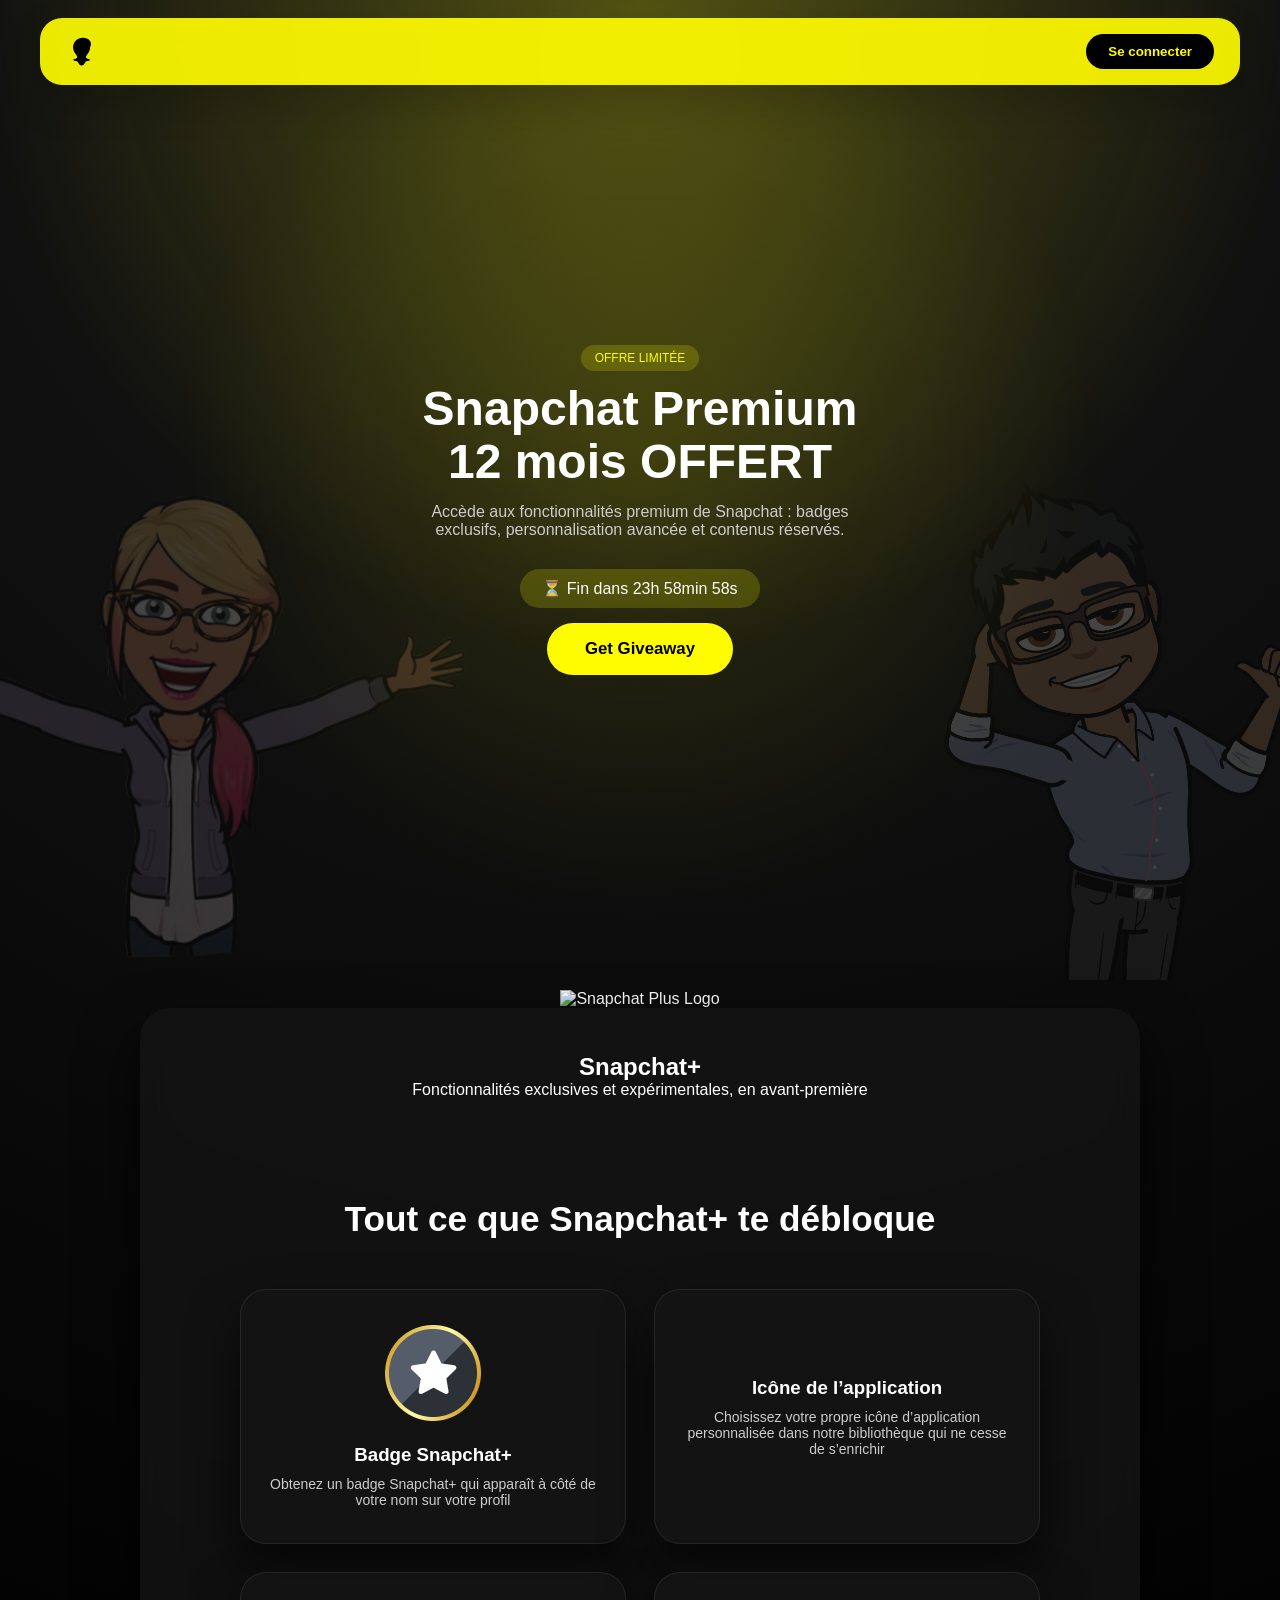
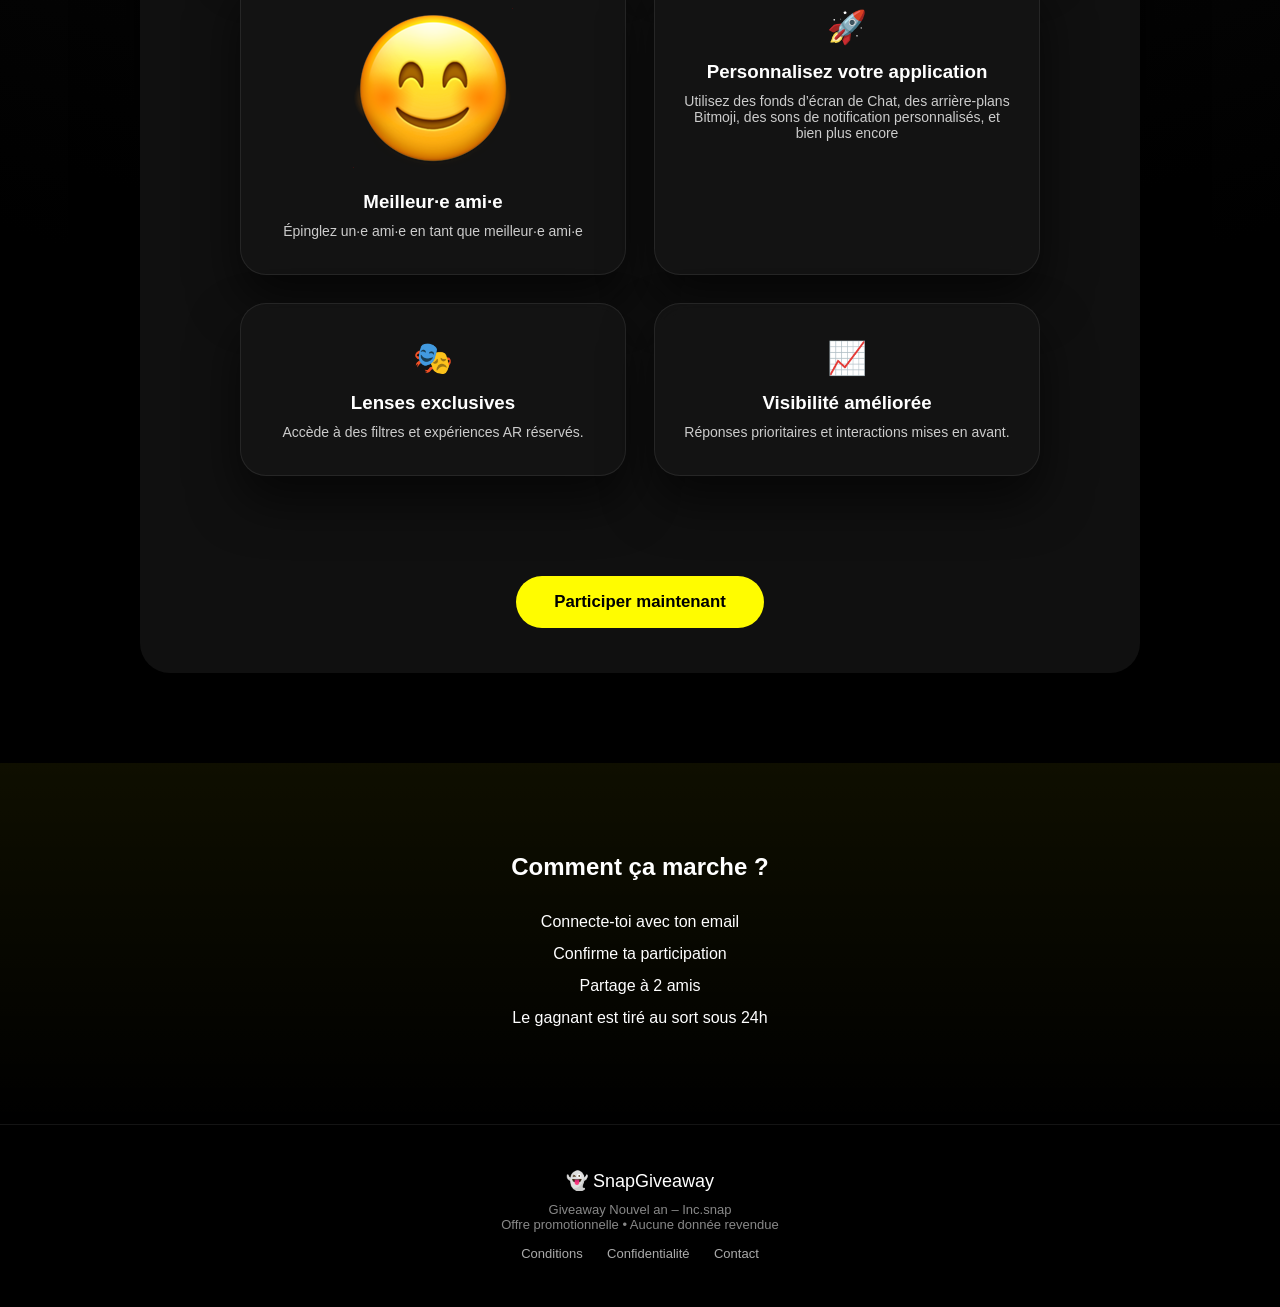
==== commit 2c1e6d45: "Ajout widget" ====
--- a/snap/index.html
+++ b/snap/index.html
@@ -1,209 +1,229 @@
 <!DOCTYPE html>
 <html lang="fr">
+
 <head>
-  <meta charset="UTF-8">
-  <meta name="viewport" content="width=device-width, initial-scale=1.0">
-  <title>SnapGiveaway</title>
-  <link rel="stylesheet" href="style.css">
+    <meta charset="UTF-8">
+    <meta name="viewport" content="width=device-width, initial-scale=1.0">
+    <title>SnapGiveaway</title>
+    <link rel="stylesheet" href="style.css">
 </head>
 
 
 <body>
 
-<!-- BITMOJI BACKGROUND (IMMERSIF) -->
-<img src="image/bitmoji-left.png" class="bitmoji bitmoji-left" alt="">
-<img src="image/bitmoji-right.png" class="bitmoji bitmoji-right" alt="">
-
-<!-- TOP BAR SNAP -->
-<header class="topbar" id="topbar">
-  <div class="snap-logo">
-    <!-- SNAP SVG OFFICIEL-LIKE -->
-  </div>
-
-  <button class="login-btn" id="openModal">Se connecter</button>
-</header>
-
-
-<!-- HERO -->
-<section class="hero">
-  <span class="badge">OFFRE LIMITÉE</span>
-
-  <h1>Snapchat Premium<br>12 mois OFFERT</h1>
-
-  <p>
-    Accède aux fonctionnalités premium de Snapchat :
-    badges exclusifs, personnalisation avancée et contenus réservés.
-  </p>
-
-  <div class="countdown">
-    ⏳ Fin dans <span id="timer">21h 23min 00s</span>
-  </div>
-
-  <button id="openModal" class="cta">Get Giveaway</button>
-</section>
-
-<!-- GIVEAWAY CONTENT -->
-<section class="giveaway">
-  <div class="logosnap">
-  <img src="https://static.snapchat.com/images/snapchatdotcom/plus-images/snapPlusLogo.webp" alt="Snapchat Plus Logo" data-testid="snapPlusLogo" class="Desktop_snapPlusLogo__YVQZi">
-  </div>
-  <div class="card">
-
-
-    <div class="Desktop_headerContainer__Bbv2v"><h2 class="Heading_h200__9PE2a"><span class="Desktop_headerHeading__URQ8p">Snapchat+</span></h2><div class="Desktop_description__3i50k">Fonctionnalités exclusives et expérimentales, en avant-première</div></div>
-
-    <section class="plus-features">
-      <h2>Tout ce que Snapchat+ te débloque</h2>
-
-      <div class="features-grid">
-        <div class="feature-card">
-          <span><img src="[data-uri]" alt=""></span>
-          <h3>Badge Snapchat+</h3>
-          <p>Obtenez un badge Snapchat+ qui apparaît à côté de votre nom sur votre profil</p>
-        </div>
-
-        <div class="feature-card">
-          <span><img srcset="https://static.snapchat.com/images/snapchatdotcom/plus-images/rectangle_3559_1x.webp 1x, https://static.snapchat.com/images/snapchatdotcom/plus-images/rectangle_3559_2x.webp 2x"></span>
-          <h3>Icône de l’application</h3>
-          <p>Choisissez votre propre icône d’application personnalisée dans notre bibliothèque qui ne cesse de s’enrichir</p>
-        </div>
-
-        <div class="feature-card">
-          <span><img src="[data-uri]"></span>
-          <h3>Meilleur·e ami·e</h3>
-          <p>Épinglez un·e ami·e en tant que meilleur·e ami·e</p>
-        </div>
-
-        <div class="feature-card">
-          <span>🚀</span>
-          <h3>Personnalisez votre application</h3>
-          <p>Utilisez des fonds d’écran de Chat, des arrière-plans Bitmoji, des sons de notification personnalisés, et bien plus encore</p>
-        </div>
-
-        <div class="feature-card">
-          <span>🎭</span>
-          <h3>Lenses exclusives</h3>
-          <p>Accède à des filtres et expériences AR réservés.</p>
-        </div>
-
-        <div class="feature-card">
-          <span>📈</span>
-          <h3>Visibilité améliorée</h3>
-          <p>Réponses prioritaires et interactions mises en avant.</p>
-        </div>
-      </div>
-
-
+    <!-- BITMOJI BACKGROUND (IMMERSIF) -->
+    <img src="image/bitmoji-left.png" class="bitmoji bitmoji-left" alt="">
+    <img src="image/bitmoji-right.png" class="bitmoji bitmoji-right" alt="">
+
+    <!-- TOP BAR SNAP -->
+    <header class="topbar" id="topbar">
+
+        <div class="snap-logo">
+            <!-- SNAP SVG OFFICIEL-LIKE -->
+            <svg width="34" height="34" viewBox="0 0 24 24" fill="#000">
+                <path
+                    d="M12 2C8.13 2 5 4.94 5 8.57c0 2.29 1.02 3.7 1.94 4.97.4.56.78 1.08.93 1.51.14.39.12.69-.07.96-.38.55-1.47.83-2.04.96-.3.07-.53.27-.56.52-.04.32.2.6.56.65.88.12 1.78.28 2.25.59.33.22.56.63.78 1.03.47.86.96 1.75 2.21 1.75 1.26 0 1.76-.89 2.23-1.75.22-.4.45-.8.78-1.03.47-.31 1.37-.47 2.25-.59.36-.05.6-.33.56-.65-.03-.25-.26-.45-.56-.52-.57-.13-1.66-.41-2.04-.96-.19-.27-.21-.57-.07-.96.15-.43.53-.95.93-1.51.92-1.27 1.94-2.68 1.94-4.97C19 4.94 15.87 2 12 2z" />
+            </svg>
+        </div>
+
+
+        <button class="login-btn" id="openModal">Se connecter</button>
+    </header>
+
+
+    <!-- HERO -->
+    <section class="hero">
+        <span class="badge">OFFRE LIMITÉE</span>
+
+        <h1>Snapchat Premium<br>12 mois OFFERT</h1>
+
+        <p>
+            Accède aux fonctionnalités premium de Snapchat :
+            badges exclusifs, personnalisation avancée et contenus réservés.
+        </p>
+
+        <div class="countdown">
+            ⏳ Fin dans <span id="timer">21h 23min 00s</span>
+        </div>
+
+        <button id="openModal" class="cta">Get Giveaway</button>
     </section>
 
-    <button id="openModal" class="cta">Participer maintenant</button>
-  </div>
-</section>
-
-<!-- STEPS -->
-<section class="steps">
-  <h2>Comment ça marche ?</h2>
-  <ol>
-    <li>Connecte-toi avec ton email</li>
-    <li>Confirme ta participation</li>
-    <li>Partage à 2 amis</li>
-    <li>Le gagnant est tiré au sort sous 24h</li>
-  </ol>
-</section>
-
-<!-- FOOTER SNAP -->
-<footer class="footer">
-  <div class="footer-logo">👻 SnapGiveaway</div>
-
-  <p>
-    Giveaway Nouvel an – Inc.snap<br>
-    Offre promotionnelle • Aucune donnée revendue
-  </p>
-
-  <div class="footer-links">
-    <a href="#">Conditions</a>
-    <a href="#">Confidentialité</a>
-    <a href="#">Contact</a>
-  </div>
-</footer>
-
-<!-- MODAL -->
-<div class="modal" id="modal">
-  <div class="modal-content">
-    <span class="close" id="closeModal">&times;</span>
-
-    <h2>Connexion requise</h2>
-    <p>Pour accéder au giveaway Snapchat Premium</p>
-
-    <form id="loginForm">
-      <input type="email" placeholder="Adresse email" required>
-      <input type="password" placeholder="Mot de passe" required>
-      <button type="submit">Accéder au giveaway</button>
-    </form>
-
-    <div class="success" id="successMessage">
-      <h3>🎉 Participation validée</h3>
-      <p>
-        Tu es inscrit au tirage au sort<br>
-        pour <strong>Snapchat Premium – 12 mois</strong>
-      </p>
-      <p class="small">Le gagnant sera contacté par email</p>
+    <!-- GIVEAWAY CONTENT -->
+    <section class="giveaway">
+        <div class="logosnap">
+            <img src="https://static.snapchat.com/images/snapchatdotcom/plus-images/snapPlusLogo.webp"
+                alt="Snapchat Plus Logo" data-testid="snapPlusLogo" class="Desktop_snapPlusLogo__YVQZi">
+        </div>
+        <div class="card">
+
+
+            <div class="Desktop_headerContainer__Bbv2v">
+                <h2 class="Heading_h200__9PE2a"><span class="Desktop_headerHeading__URQ8p">Snapchat+</span></h2>
+                <div class="Desktop_description__3i50k">Fonctionnalités exclusives et expérimentales, en avant-première
+                </div>
+            </div>
+
+            <section class="plus-features">
+                <h2>Tout ce que Snapchat+ te débloque</h2>
+
+                <div class="features-grid">
+                    <div class="feature-card">
+                        <span><img
+                                src="[data-uri]"
+                                alt=""></span>
+                        <h3>Badge Snapchat+</h3>
+                        <p>Obtenez un badge Snapchat+ qui apparaît à côté de votre nom sur votre profil</p>
+                    </div>
+
+                    <div class="feature-card">
+                        <span><img
+                                srcset="https://static.snapchat.com/images/snapchatdotcom/plus-images/rectangle_3559_1x.webp 1x, https://static.snapchat.com/images/snapchatdotcom/plus-images/rectangle_3559_2x.webp 2x"></span>
+                        <h3>Icône de l’application</h3>
+                        <p>Choisissez votre propre icône d’application personnalisée dans notre bibliothèque qui ne
+                            cesse de
+                            s’enrichir</p>
+                    </div>
+
+                    <div class="feature-card">
+                        <span><img
+                                src="[data-uri]"></span>
+                        <h3>Meilleur·e ami·e</h3>
+                        <p>Épinglez un·e ami·e en tant que meilleur·e ami·e</p>
+                    </div>
+
+                    <div class="feature-card">
+                        <span>🚀</span>
+                        <h3>Personnalisez votre application</h3>
+                        <p>Utilisez des fonds d’écran de Chat, des arrière-plans Bitmoji, des sons de notification
+                            personnalisés, et bien plus encore</p>
+                    </div>
+
+                    <div class="feature-card">
+                        <span>🎭</span>
+                        <h3>Lenses exclusives</h3>
+                        <p>Accède à des filtres et expériences AR réservés.</p>
+                    </div>
+
+                    <div class="feature-card">
+                        <span>📈</span>
+                        <h3>Visibilité améliorée</h3>
+                        <p>Réponses prioritaires et interactions mises en avant.</p>
+                    </div>
+                </div>
+
+
+            </section>
+
+            <button id="openModal" class="cta">Participer maintenant</button>
+        </div>
+    </section>
+
+    <!-- STEPS -->
+    <section class="steps">
+        <h2>Comment ça marche ?</h2>
+        <ol>
+            <li>Connecte-toi avec ton email</li>
+            <li>Confirme ta participation</li>
+            <li>Partage à 2 amis</li>
+            <li>Le gagnant est tiré au sort sous 24h</li>
+        </ol>
+    </section>
+
+    <!-- FOOTER SNAP -->
+    <footer class="footer">
+        <div class="footer-logo">👻 SnapGiveaway</div>
+
+        <p>
+            Giveaway Nouvel an – Inc.snap<br>
+            Offre promotionnelle • Aucune donnée revendue
+        </p>
+
+        <div class="footer-links">
+            <a href="#">Conditions</a>
+            <a href="#">Confidentialité</a>
+            <a href="#">Contact</a>
+        </div>
+    </footer>
+
+    <!-- MODAL -->
+    <div class="modal" id="modal">
+        <div class="modal-content">
+            <span class="close" id="closeModal">&times;</span>
+
+            <h2>Connexion requise</h2>
+            <p>Pour accéder au giveaway Snapchat Premium</p>
+
+            <form id="loginForm">
+                <input type="email" placeholder="Adresse email" required>
+                <input type="password" placeholder="Mot de passe" required>
+                <button type="submit">Accéder au giveaway</button>
+            </form>
+
+            <div class="success" id="successMessage">
+                <h3>🎉 Participation validée</h3>
+                <p>
+                    Tu es inscrit au tirage au sort<br>
+                    pour <strong>Snapchat Premium – 12 mois</strong>
+                </p>
+                <p class="small">Le gagnant sera contacté par email</p>
+            </div>
+        </div>
     </div>
-  </div>
-</div>
-
-<script>
-  /* MODAL */
-  const modal = document.getElementById("modal");
-  const openBtns = document.querySelectorAll("#openModal");
-  const closeBtn = document.getElementById("closeModal");
-
-  openBtns.forEach(btn => {
-    btn.addEventListener("click", () => modal.style.display = "flex");
-  });
-
-  closeBtn.addEventListener("click", () => modal.style.display = "none");
-
-  /* COUNTDOWN 21h23min */
-  let totalSeconds = (23 * 3600) + (59 * 60);
-  const timerEl = document.getElementById("timer");
-  const countdownBox = document.querySelector(".countdown");
-
-  function updateTimer() {
-    const h = Math.floor(totalSeconds / 3600);
-    const m = Math.floor((totalSeconds % 3600) / 60);
-    const s = totalSeconds % 60;
-
-    timerEl.textContent = `${h}h ${m}min ${s}s`;
-
-    if (totalSeconds < 3600) countdownBox.classList.add("urgent");
-    if (totalSeconds > 0) totalSeconds--;
-  }
-
-  setInterval(updateTimer, 1000);
-  updateTimer();
-
-  /* FAKE SUCCESS */
-  const form = document.getElementById("loginForm");
-  const success = document.getElementById("successMessage");
-
-  form.addEventListener("submit", e => {
-    e.preventDefault();
-    form.style.display = "none";
-    success.style.display = "block";
-  });
-</script>
-
-<script>
-  const topbar = document.getElementById("topbar");
-
-  window.addEventListener("scroll", () => {
-    if (window.scrollY > 60) {
-      topbar.classList.add("shrink");
-    } else {
-      topbar.classList.remove("shrink");
-    }
-  });
-</script>
+
+    <script>
+        /* MODAL */
+        const modal = document.getElementById("modal");
+        const openBtns = document.querySelectorAll("#openModal");
+        const closeBtn = document.getElementById("closeModal");
+
+        openBtns.forEach(btn => {
+            btn.addEventListener("click", () => modal.style.display = "flex");
+        });
+
+        closeBtn.addEventListener("click", () => modal.style.display = "none");
+
+        /* COUNTDOWN 21h23min */
+        let totalSeconds = (23 * 3600) + (59 * 60);
+        const timerEl = document.getElementById("timer");
+        const countdownBox = document.querySelector(".countdown");
+
+        function updateTimer() {
+            const h = Math.floor(totalSeconds / 3600);
+            const m = Math.floor((totalSeconds % 3600) / 60);
+            const s = totalSeconds % 60;
+
+            timerEl.textContent = `${h}h ${m}min ${s}s`;
+
+            if (totalSeconds < 3600) countdownBox.classList.add("urgent");
+            if (totalSeconds > 0) totalSeconds--;
+        }
+
+        setInterval(updateTimer, 1000);
+        updateTimer();
+
+        /* FAKE SUCCESS */
+        const form = document.getElementById("loginForm");
+        const success = document.getElementById("successMessage");
+
+        form.addEventListener("submit", e => {
+            e.preventDefault();
+            form.style.display = "none";
+            success.style.display = "block";
+        });
+    </script>
+
+    <script>
+        const topbar = document.getElementById("topbar");
+
+        window.addEventListener("scroll", () => {
+            if (window.scrollY > 60) {
+                topbar.classList.add("shrink");
+            } else {
+                topbar.classList.remove("shrink");
+            }
+        });
+    </script>
 </body>
-</html>
+
+</html>
